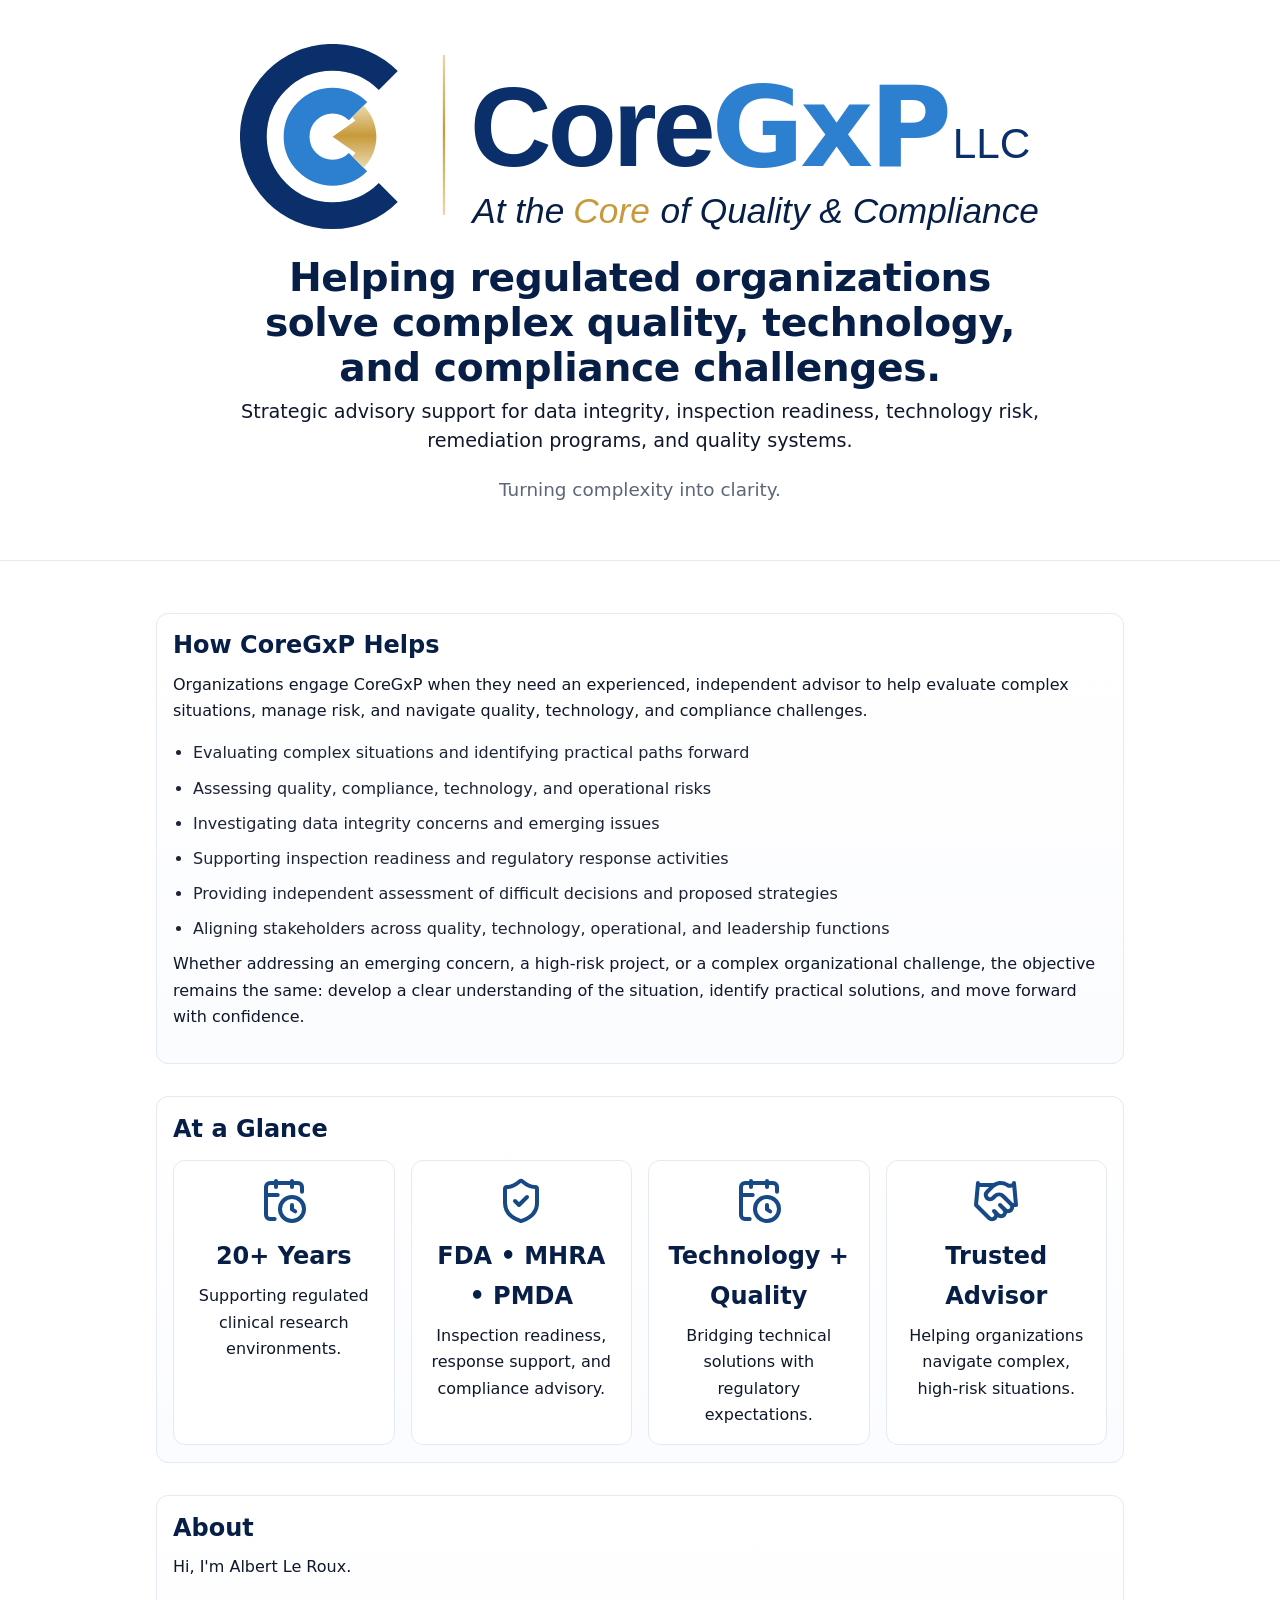
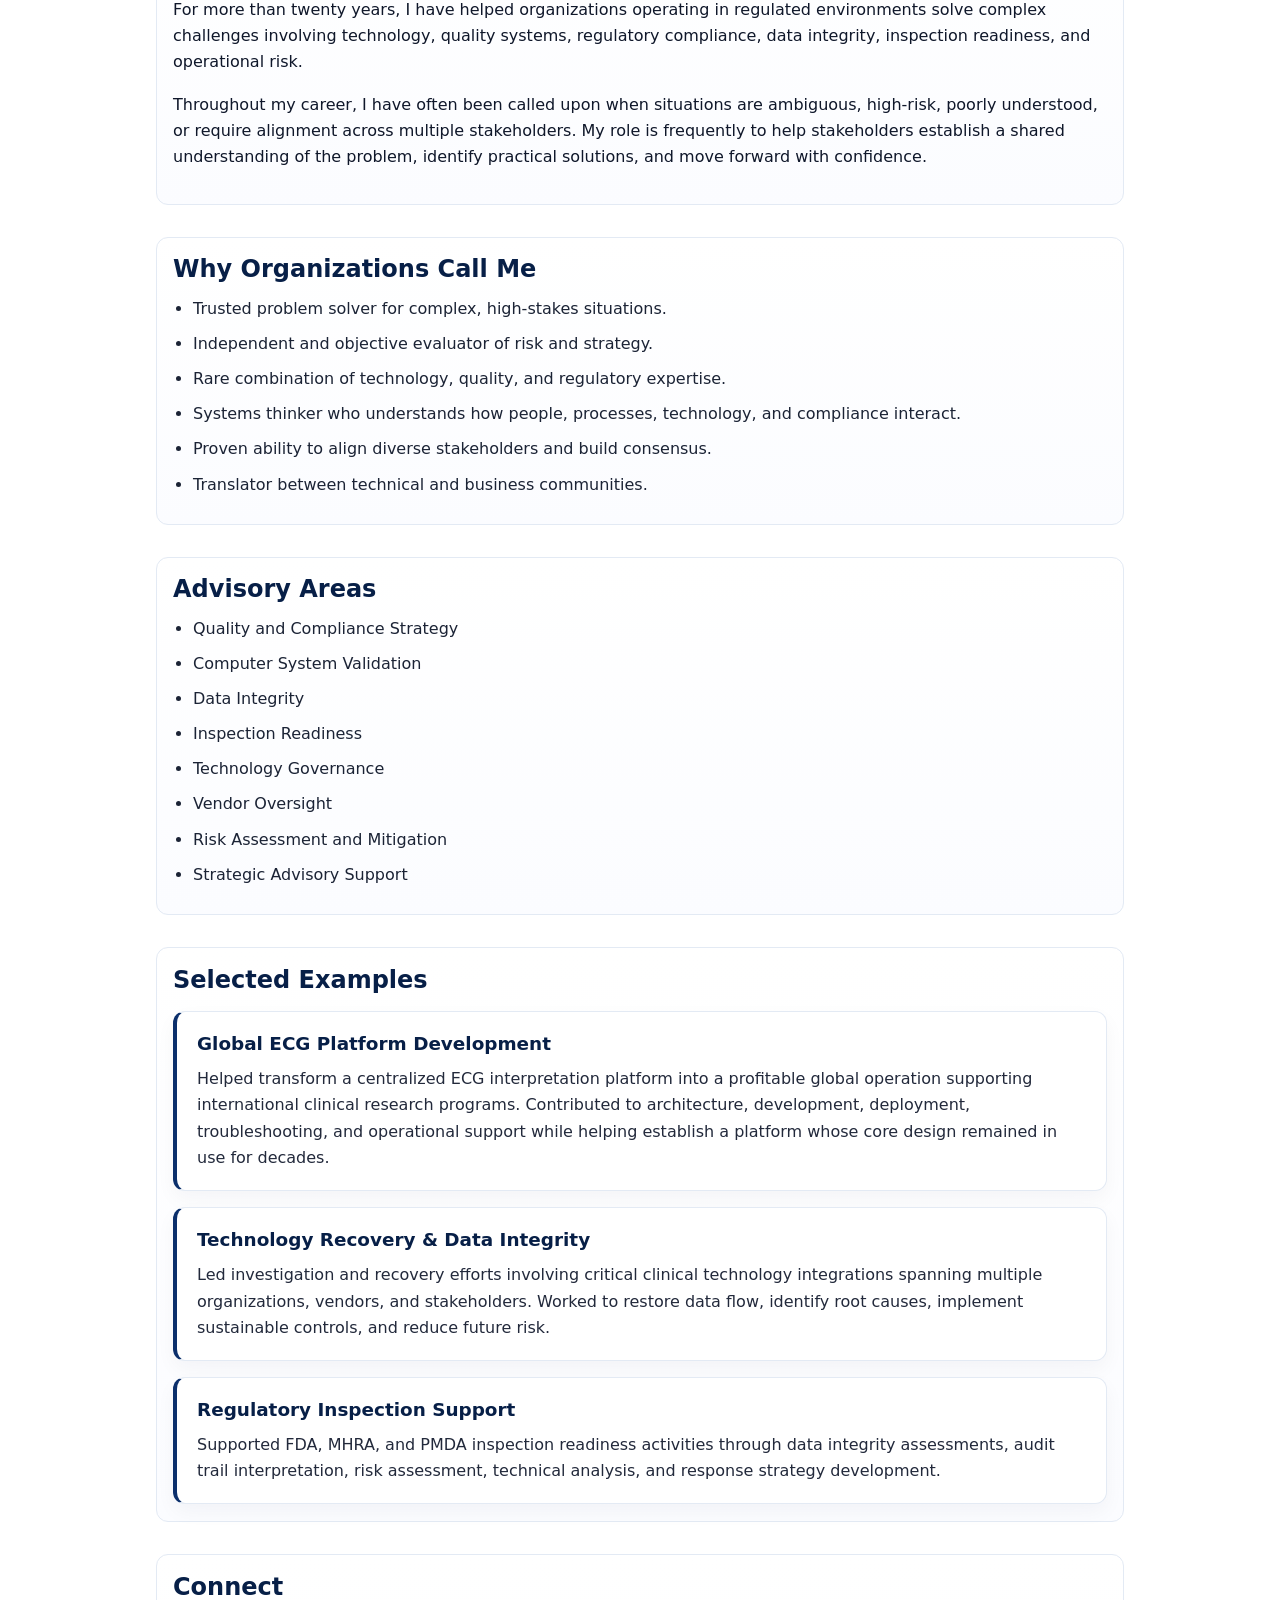
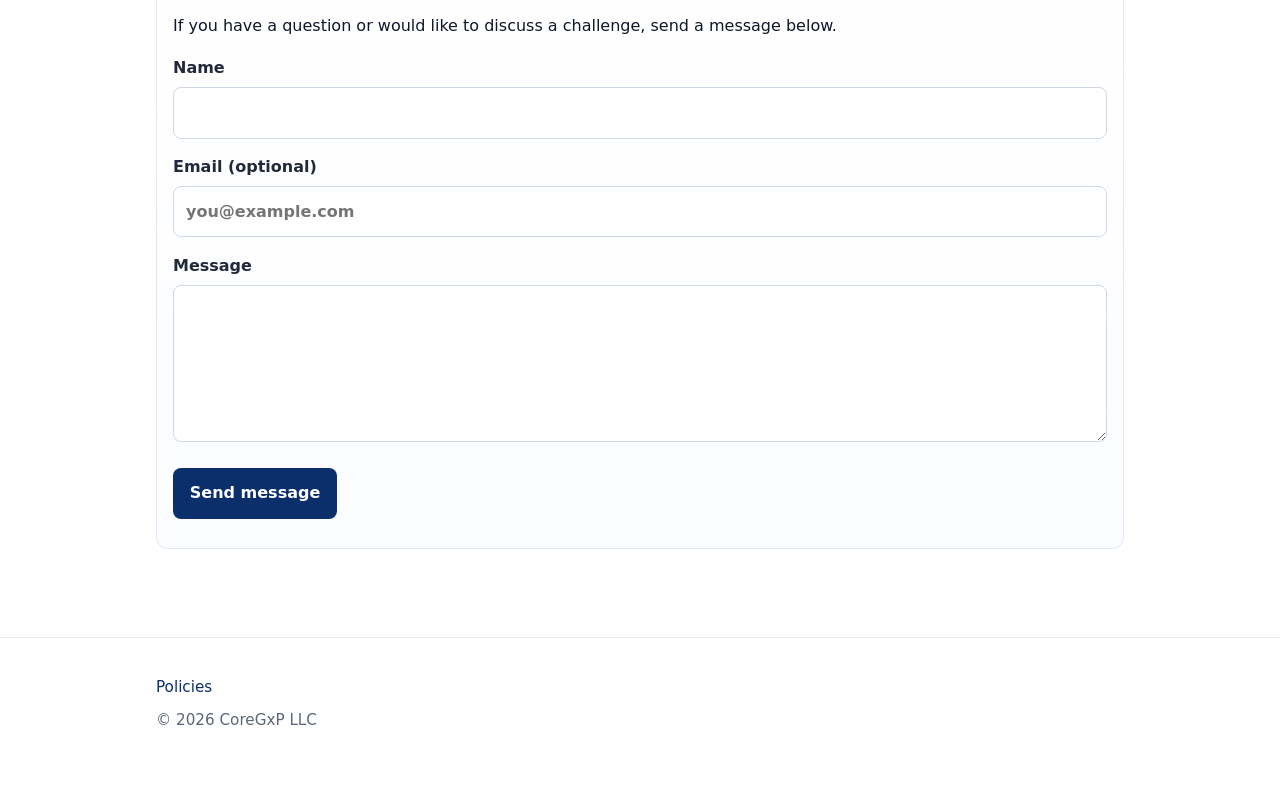
==== index.html @ 721e275e "Reposition homepage around advisory services and client needs - Refactor homepage hero section - Int" ====
<!doctype html> 
<html lang="en">
<head>
  <meta charset="utf-8" />
  <meta name="viewport" content="width=device-width,initial-scale=1" />
  <title>CoreGxP LLC | Technology, Quality & Regulatory Advisory</title>
  <meta name="description" 
        content="CoreGxP LLC helps organizations navigate complex technology, quality,
regulatory, and operational challenges in regulated environments."/>

  <link rel="icon" href="/assets/img/brand/coregxp-logo-mark-v1-32.png">
  <link rel="stylesheet" href="/assets/css/styles.css">
</head>

<body>
  <header class="site-header">
  
    <div class="wrap">
      
      <img 
        class="site-logo"
        src="/assets/img/brand/coregxp-logo-v1.svg"
        alt="CoreGxP LLC">
      <div class="hero-header"> 
        
        <h1>
          Helping regulated organizations solve complex
          quality, technology, and compliance challenges.
        </h1>

        <p class="hero-supporting">
          Strategic advisory support for data integrity,
          inspection readiness, technology risk,
          remediation programs, and quality systems.
        </p>

        <p class="hero-tagline">
          Turning complexity into clarity.
        </p>
      </div>
    </div>
  </header>

<main class="wrap">

 
  <section id="how-coregxp-helps">
    <h2>How CoreGxP Helps</h2>

    <p>
       Organizations engage CoreGxP when they need an experienced, independent
       advisor to help evaluate complex situations, manage risk, and navigate
       quality, technology, and compliance challenges.
    </p>

    <ul>
      <li>Evaluating complex situations and identifying practical paths forward</li>
      <li>Assessing quality, compliance, technology, and operational risks</li>
      <li>Investigating data integrity concerns and emerging issues</li>
      <li>Supporting inspection readiness and regulatory response activities</li>
      <li>Providing independent assessment of difficult decisions and proposed strategies</li>
      <li>Aligning stakeholders across quality, technology, operational, and leadership functions</li>
    </ul>

    <p>
      Whether addressing an emerging concern, a high-risk project, or a complex
      organizational challenge, the objective remains the same: develop a clear
      understanding of the situation, identify practical solutions, and move
      forward with confidence.
    </p>
  </section>



  <section id="highlights">
    <h2>At a Glance</h2>

    <div class="highlights-grid">

      <div class="highlight-card">
        <img 
          class="card-icon"
          src="/assets/img/icons/calendar-clock.svg" 
          alt=""
          aria-hidden="true">
        <strong>20+ Years</strong>
        Supporting regulated clinical research environments.
      </div>

      <div class="highlight-card">
        <img 
          class="card-icon"
          src="/assets/img/icons/shield-check.svg" 
          alt=""
          aria-hidden="true">
        <strong>FDA • MHRA • PMDA</strong>
        Inspection readiness, response support, and compliance advisory.
      </div>

      <div class="highlight-card">
        <img 
          class="card-icon"
          src="/assets/img/icons/calendar-clock.svg" 
          alt=""
          aria-hidden="true">
        <strong>Technology + Quality</strong>
        Bridging technical solutions with regulatory expectations.
      </div>

      <div class="highlight-card">
        <img 
          class="card-icon"
          src="/assets/img/icons/handshake.svg" 
          alt=""
          aria-hidden="true">
        <strong>Trusted Advisor</strong>
        Helping organizations navigate complex, high-risk situations.
      </div>

    </div>
  </section>

  <section id="about">
    <h2>About</h2>

    <p>
      Hi, I'm Albert Le Roux.
    </p>

    <p>
      For more than twenty years, I have helped organizations operating in regulated
      environments solve complex challenges involving technology, quality systems,
      regulatory compliance, data integrity, inspection readiness, and operational risk.
    </p>

    <p>
      Throughout my career, I have often been called upon when situations are ambiguous,
      high-risk, poorly understood, or require alignment across multiple stakeholders.
      My role is frequently to help stakeholders establish a shared understanding of the
      problem, identify practical solutions, and move forward with confidence.
    </p>
  </section>

  <section id="why-me">
    <h2>Why Organizations Call Me</h2>

    <ul>
      <li>
        Trusted problem solver for complex, high-stakes situations.
      </li>
      <li>
        Independent and objective evaluator of risk and strategy.
      </li>
      <li>
        Rare combination of technology, quality, and regulatory expertise.
      </li>
      <li>
        Systems thinker who understands how people, processes,
        technology, and compliance interact.
      </li>
      <li>
        Proven ability to align diverse stakeholders and build
        consensus.
      </li>
      <li>
        Translator between technical and business communities.
      </li>
    </ul>
  </section>

  <section id="advisory">
    <h2>Advisory Areas</h2>

    <ul>
      <li>Quality and Compliance Strategy</li>
      <li>Computer System Validation</li>
      <li>Data Integrity</li>
      <li>Inspection Readiness</li>
      <li>Technology Governance</li>
      <li>Vendor Oversight</li>
      <li>Risk Assessment and Mitigation</li>
      <li>Strategic Advisory Support</li>
    </ul>
  </section>


  <section id="examples">
    <h2>Selected Examples</h2>

    <div class="example-card">
      <h3>Global ECG Platform Development</h3>

      <p>
        Helped transform a centralized ECG interpretation platform into a
        profitable global operation supporting international clinical research
        programs. Contributed to architecture, development, deployment,
        troubleshooting, and operational support while helping establish a
        platform whose core design remained in use for decades.
      </p>
    </div>

    <div class="example-card">
      <h3>Technology Recovery & Data Integrity</h3>

      <p>
        Led investigation and recovery efforts involving critical clinical
        technology integrations spanning multiple organizations, vendors, and
        stakeholders. Worked to restore data flow, identify root causes,
        implement sustainable controls, and reduce future risk.
      </p>
    </div>

    <div class="example-card">
      <h3>Regulatory Inspection Support</h3>

      <p>
        Supported FDA, MHRA, and PMDA inspection readiness activities through
        data integrity assessments, audit trail interpretation, risk assessment,
        technical analysis, and response strategy development.
      </p>
    </div>

  </section>  


  <section id="contact">
    <h2>Connect</h2>
    <p>If you have a question or would like to discuss a challenge, send a message below.</p>

    <form id="contactForm" action="/submit" method="post">
      <label>
        Name
        <input type="text"
               name="name"
               id="name"
               maxlength="100"
               required>
      </label>

      <label>
        Email (optional)
        <input type="email"
               name="email"
               id="email"
               maxlength="254"
               placeholder="you@example.com">
      </label>

      <label>
        Message
        <textarea name="comment"
                  id="comment"
                  rows="5"
                  maxlength="2000"
                  required></textarea>
      </label>

      <label class="visually-hidden">
        Leave this blank
        <input type="text"
               name="hp"
               id="hp"
               tabindex="-1"
               autocomplete="off">
      </label>

      <button type="submit">Send message</button>
      <div id="formStatus" role="status" aria-live="polite"></div>
    </form>
  </section>

</main>



  <footer class="site-footer">
    <div class="wrap">
        <nav class="footer-nav">
            <a href="/policies/">Policies</a>
        </nav>

      <p>&copy; <span id="year"></span> CoreGxP LLC</p>
    </div>
  </footer>

  <script src="/assets/js/app.js"></script>
</body>
</html>
---- assets/css/styles.css ----
:root {
  /* CoreGxP visual identity: cool biotech blue + slate */
  /* CoreGxp brand colors */
  --accent: #0b2f6b;
  --accent-dark: #071f47;
  --accent-light: #2d7fcf;

  --gold: #c79a3b;
  --gold-muted: #ead9ae;

  --header-bg: #ffffff;

  /* Supporting Colors */
  --text: #0f172a;
  --muted: #5b6677;

  --bg: #ffffff;
  --surface: #ffffff;
  --surface-2: #fbfcff;
  /*--header-bg: #f6f8fc;*/

  --border: #e3eaf4;
  --field-border: #cfd9e6;
  --footer-border: #e5eaf2;

  --max: 1000px;
  --radius: 12px;
  --radius-small: 8px;

  font-family: system-ui, -apple-system, "Segoe UI", Roboto, Helvetica, Arial, sans-serif;
}

/* Base */
* {
  box-sizing: border-box;
}

html,
body {
  height: 100%;
}

body {
  margin: 0;
  background: var(--bg);
  color: var(--text);
  line-height: 1.65;
  -webkit-font-smoothing: antialiased;
  text-rendering: optimizeLegibility;
}

/* Layout */
.wrap {
  max-width: var(--max);
  margin: 0 auto;
  padding: 1rem;
}

main.wrap {
  padding-top: 1.25rem;
  padding-bottom: 1rem;
}

section {
  margin: 2rem 0;
  padding: 1.05rem 1rem;
  background: linear-gradient(180deg, var(--surface), var(--surface-2));
  border: 1px solid var(--border);
  border-radius: var(--radius);
}

/* Header */
.site-header {
  background: var(--header-bg);
  border-bottom: 1px solid var(--border);
}

.site-header .wrap {
  padding: 2.75rem 1rem 2.25rem;
}

.site-logo {
  background: var(--header-bg);
  display: block;
  width: 100%;
  max-width: 800px;
  height: auto;
  margin: 0 auto 1.5rem;
  /* border: 2px solid red; Border used during debugging*/
}

/* Hero Section */
.hero-header {
  max-width: 800px;
  margin: 0 auto;
  text-align: center;
}

.hero-supporting {
  font-size: 1.2rem;
  line-height: 1.5;
  color: var(--text);
}

.hero-tagline {
  margin-top: 0.75rem;
  font-size: 1.15rem;
  color: var(--muted);
}

/* Typography */
h1 {
  margin: 0 0 0.5rem;
  font-size: 2.45rem;
  line-height: 1.15;
  color: var(--accent-dark);
  letter-spacing: -0.01em;
}

h2 {
  font-size: 1.5rem;
  line-height: 1.25;
  margin: 0 0 0.7rem;
  color: var(--accent-dark);
}

p {
  margin-top: 0;
}

ul {
  margin: 0.25rem 0 0;
  padding-left: 1.25rem;
}

li {
  margin-bottom: 0.55rem;
  color: color-mix(in srgb, var(--text) 95%, transparent);
}


/* Highlight cards */
.highlights-grid {
  display: grid;
  grid-template-columns: repeat(auto-fit, minmax(220px, 1fr));
  gap: 1rem;
  margin-top: 1rem;
}

.highlight-card {
  text-align: center;
  padding: 1rem;
  background: var(--surface);
  border: 1px solid var(--border);
  border-radius: var(--radius);
}

.highlight-card strong {
  display: block;
  color: var(--accent-dark);
  font-size: 1.5rem;
  margin-bottom: 0.4rem;
}

.card-icon {
  width: 48px;
  height: 48px;
  display: block;
  margin: 0 auto 0.75rem;
  color: var(--accent);
}

/* Selected Examples / story cards */
.example-card {
  margin-top: 1rem;
  padding: 1.25rem 1.25rem 1.15rem;
  background: var(--surface);
  border: 1px solid var(--border);
  border-left: 4px solid var(--accent);
  border-radius: var(--radius);
  box-shadow: 0 8px 20px color-mix(in srgb, var(--text) 4%, transparent);
}

.example-card h3 {
  margin: 0 0 0.65rem;
  color: var(--accent-dark);
  font-size: 1.15rem;
  line-height: 1.3;
}

.example-card p {
  margin: 0;
  color: color-mix(in srgb, var(--text) 92%, transparent);
}

/* Forms */
label {
  display: block;
  margin-top: 0.95rem;
  font-weight: 650;
  color: color-mix(in srgb, var(--text) 92%, transparent);
}

input[type="text"],
input[type="email"],
textarea {
  width: 100%;
  margin-top: 0.35rem;
  padding: 0.72rem 0.75rem;
  border: 1px solid var(--field-border);
  border-radius: var(--radius-small);
  background: var(--surface);
  color: var(--text);
  font: inherit;
  transition: border-color 140ms ease, box-shadow 140ms ease, outline-color 140ms ease;
}

input[type="text"]:focus,
input[type="email"]:focus,
textarea:focus {
  border-color: var(--accent);
  outline: none;
  box-shadow: 0 0 0 4px color-mix(in srgb, var(--accent) 22%, transparent);
}

button {
  margin-top: 1.1rem;
  background: var(--accent);
  color: var(--surface);
  border: 0;
  padding: 0.78rem 1.05rem;
  border-radius: var(--radius-small);
  cursor: pointer;
  font: inherit;
  font-weight: 650;
  transition: background-color 140ms ease, transform 80ms ease;
}

button:hover {
  background: var(--accent-dark);
}

button:active {
  transform: translateY(1px);
}

/* Footer */
.site-footer {
  border-top: 1px solid var(--footer-border);
  color: var(--muted);
  font-size: 0.95rem;
  padding: 1.35rem 0;
  margin-top: 2.5rem;
}

.footer-nav {
  margin-bottom: 0.5rem;
}

.footer-nav a {
  color: var(--accent);
  text-decoration: none;
}

.footer-nav a:hover {
  text-decoration: underline;
}

#formStatus {
  margin-top: 0.75rem;
  color: var(--muted);
  font-size: 0.95rem;
}

/* Utilities */
.visually-hidden {
  position: absolute;
  left: -9999px;
  top: auto;
  width: 1px;
  height: 1px;
  overflow: hidden;
}
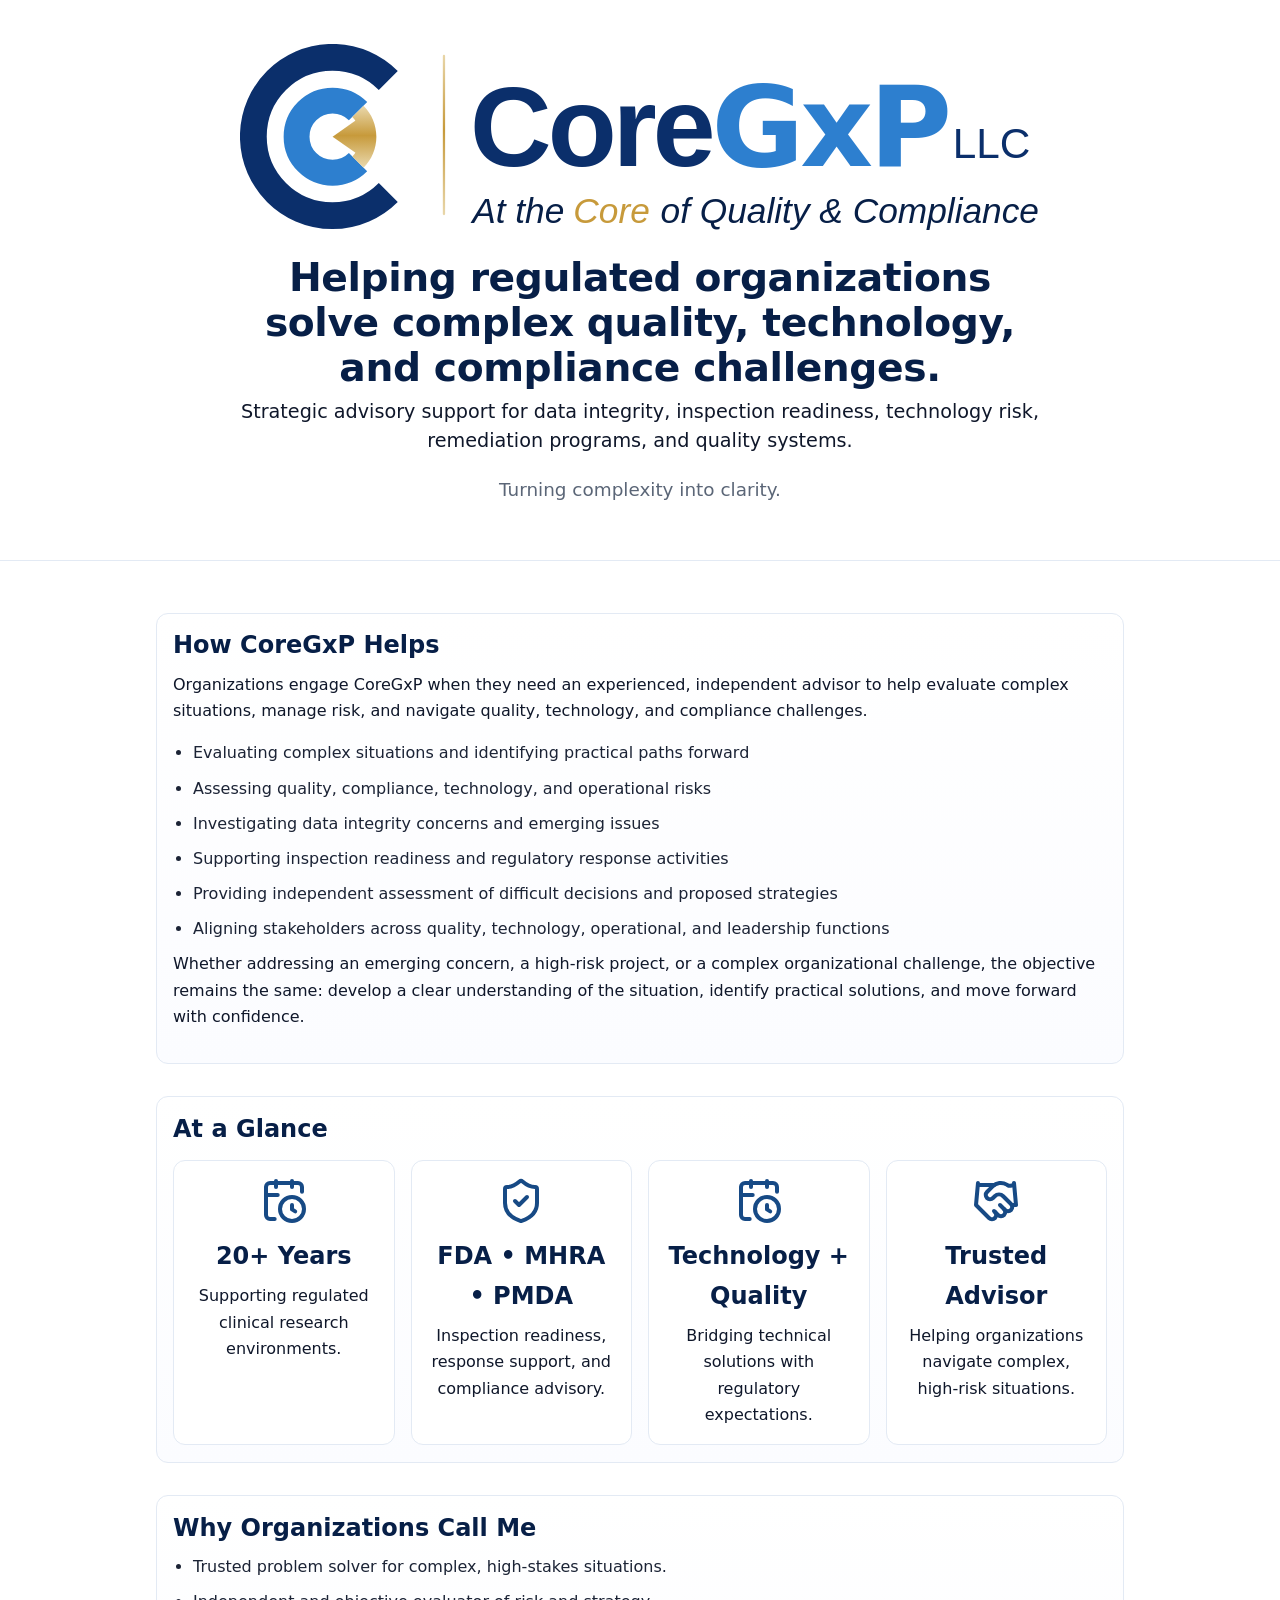
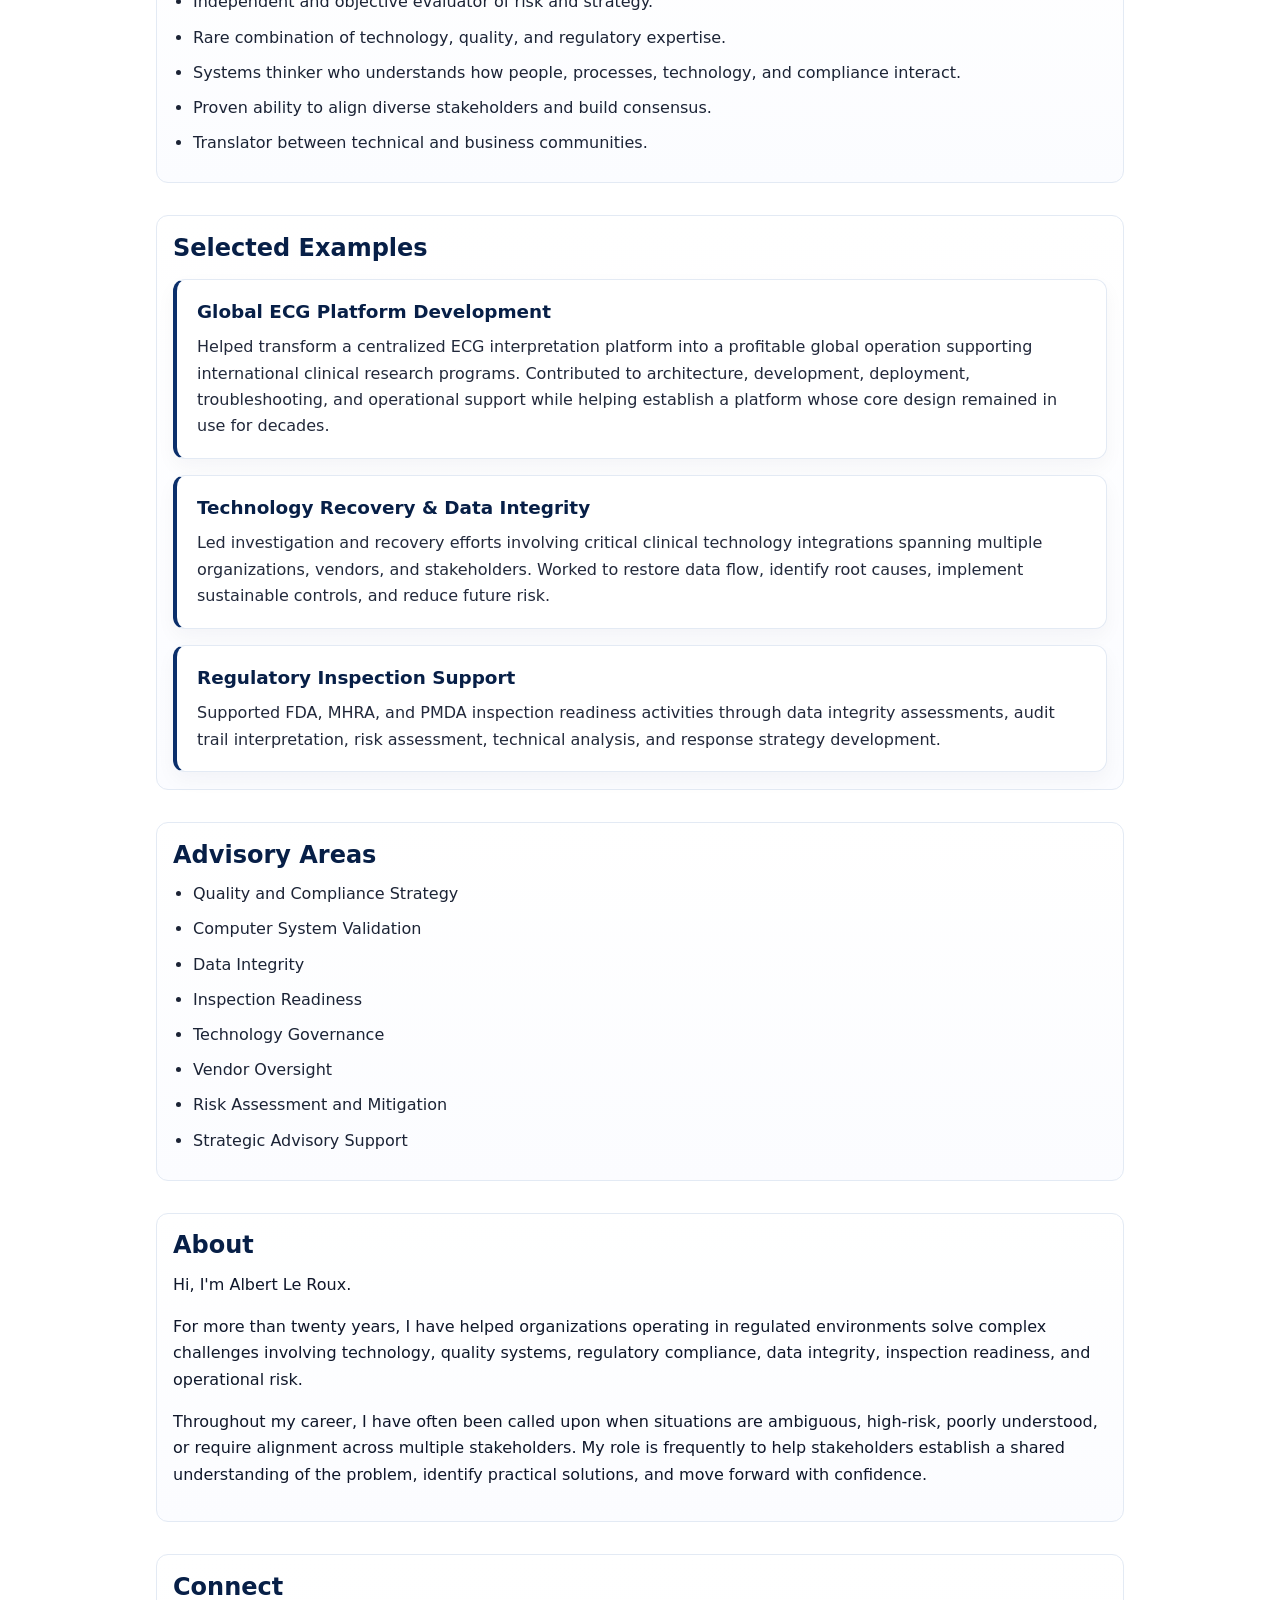
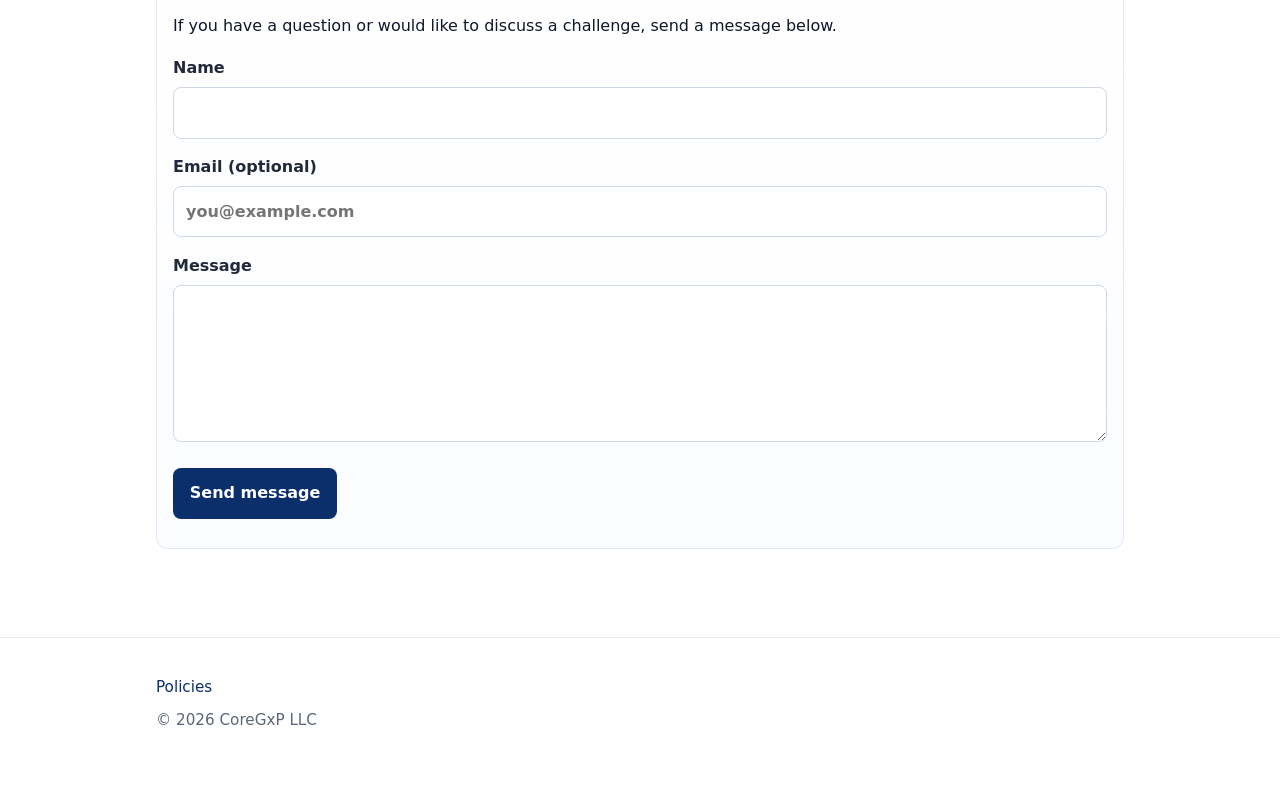
==== commit 26d0c9a2: "Reordered sections for a more natural progression." ====
--- a/index.html
+++ b/index.html
@@ -71,7 +71,6 @@
   </section>
 
 
-
   <section id="highlights">
     <h2>At a Glance</h2>
 
@@ -120,26 +119,6 @@
     </div>
   </section>
 
-  <section id="about">
-    <h2>About</h2>
-
-    <p>
-      Hi, I'm Albert Le Roux.
-    </p>
-
-    <p>
-      For more than twenty years, I have helped organizations operating in regulated
-      environments solve complex challenges involving technology, quality systems,
-      regulatory compliance, data integrity, inspection readiness, and operational risk.
-    </p>
-
-    <p>
-      Throughout my career, I have often been called upon when situations are ambiguous,
-      high-risk, poorly understood, or require alignment across multiple stakeholders.
-      My role is frequently to help stakeholders establish a shared understanding of the
-      problem, identify practical solutions, and move forward with confidence.
-    </p>
-  </section>
 
   <section id="why-me">
     <h2>Why Organizations Call Me</h2>
@@ -168,7 +147,46 @@
     </ul>
   </section>
 
-  <section id="advisory">
+
+  <section id="examples">
+    <h2>Selected Examples</h2>
+
+    <div class="example-card">
+      <h3>Global ECG Platform Development</h3>
+
+      <p>
+        Helped transform a centralized ECG interpretation platform into a
+        profitable global operation supporting international clinical research
+        programs. Contributed to architecture, development, deployment,
+        troubleshooting, and operational support while helping establish a
+        platform whose core design remained in use for decades.
+      </p>
+    </div>
+
+    <div class="example-card">
+      <h3>Technology Recovery & Data Integrity</h3>
+
+      <p>
+        Led investigation and recovery efforts involving critical clinical
+        technology integrations spanning multiple organizations, vendors, and
+        stakeholders. Worked to restore data flow, identify root causes,
+        implement sustainable controls, and reduce future risk.
+      </p>
+    </div>
+
+    <div class="example-card">
+      <h3>Regulatory Inspection Support</h3>
+
+      <p>
+        Supported FDA, MHRA, and PMDA inspection readiness activities through
+        data integrity assessments, audit trail interpretation, risk assessment,
+        technical analysis, and response strategy development.
+      </p>
+    </div>
+  </section>  
+  
+
+    <section id="advisory">
     <h2>Advisory Areas</h2>
 
     <ul>
@@ -184,44 +202,26 @@
   </section>
 
 
-  <section id="examples">
-    <h2>Selected Examples</h2>
-
-    <div class="example-card">
-      <h3>Global ECG Platform Development</h3>
-
-      <p>
-        Helped transform a centralized ECG interpretation platform into a
-        profitable global operation supporting international clinical research
-        programs. Contributed to architecture, development, deployment,
-        troubleshooting, and operational support while helping establish a
-        platform whose core design remained in use for decades.
-      </p>
-    </div>
-
-    <div class="example-card">
-      <h3>Technology Recovery & Data Integrity</h3>
-
-      <p>
-        Led investigation and recovery efforts involving critical clinical
-        technology integrations spanning multiple organizations, vendors, and
-        stakeholders. Worked to restore data flow, identify root causes,
-        implement sustainable controls, and reduce future risk.
-      </p>
-    </div>
-
-    <div class="example-card">
-      <h3>Regulatory Inspection Support</h3>
-
-      <p>
-        Supported FDA, MHRA, and PMDA inspection readiness activities through
-        data integrity assessments, audit trail interpretation, risk assessment,
-        technical analysis, and response strategy development.
-      </p>
-    </div>
-
-  </section>  
-
+  <section id="about">
+    <h2>About</h2>
+
+    <p>
+      Hi, I'm Albert Le Roux.
+    </p>
+
+    <p>
+      For more than twenty years, I have helped organizations operating in regulated
+      environments solve complex challenges involving technology, quality systems,
+      regulatory compliance, data integrity, inspection readiness, and operational risk.
+    </p>
+
+    <p>
+      Throughout my career, I have often been called upon when situations are ambiguous,
+      high-risk, poorly understood, or require alignment across multiple stakeholders.
+      My role is frequently to help stakeholders establish a shared understanding of the
+      problem, identify practical solutions, and move forward with confidence.
+    </p>
+  </section>
 
   <section id="contact">
     <h2>Connect</h2>
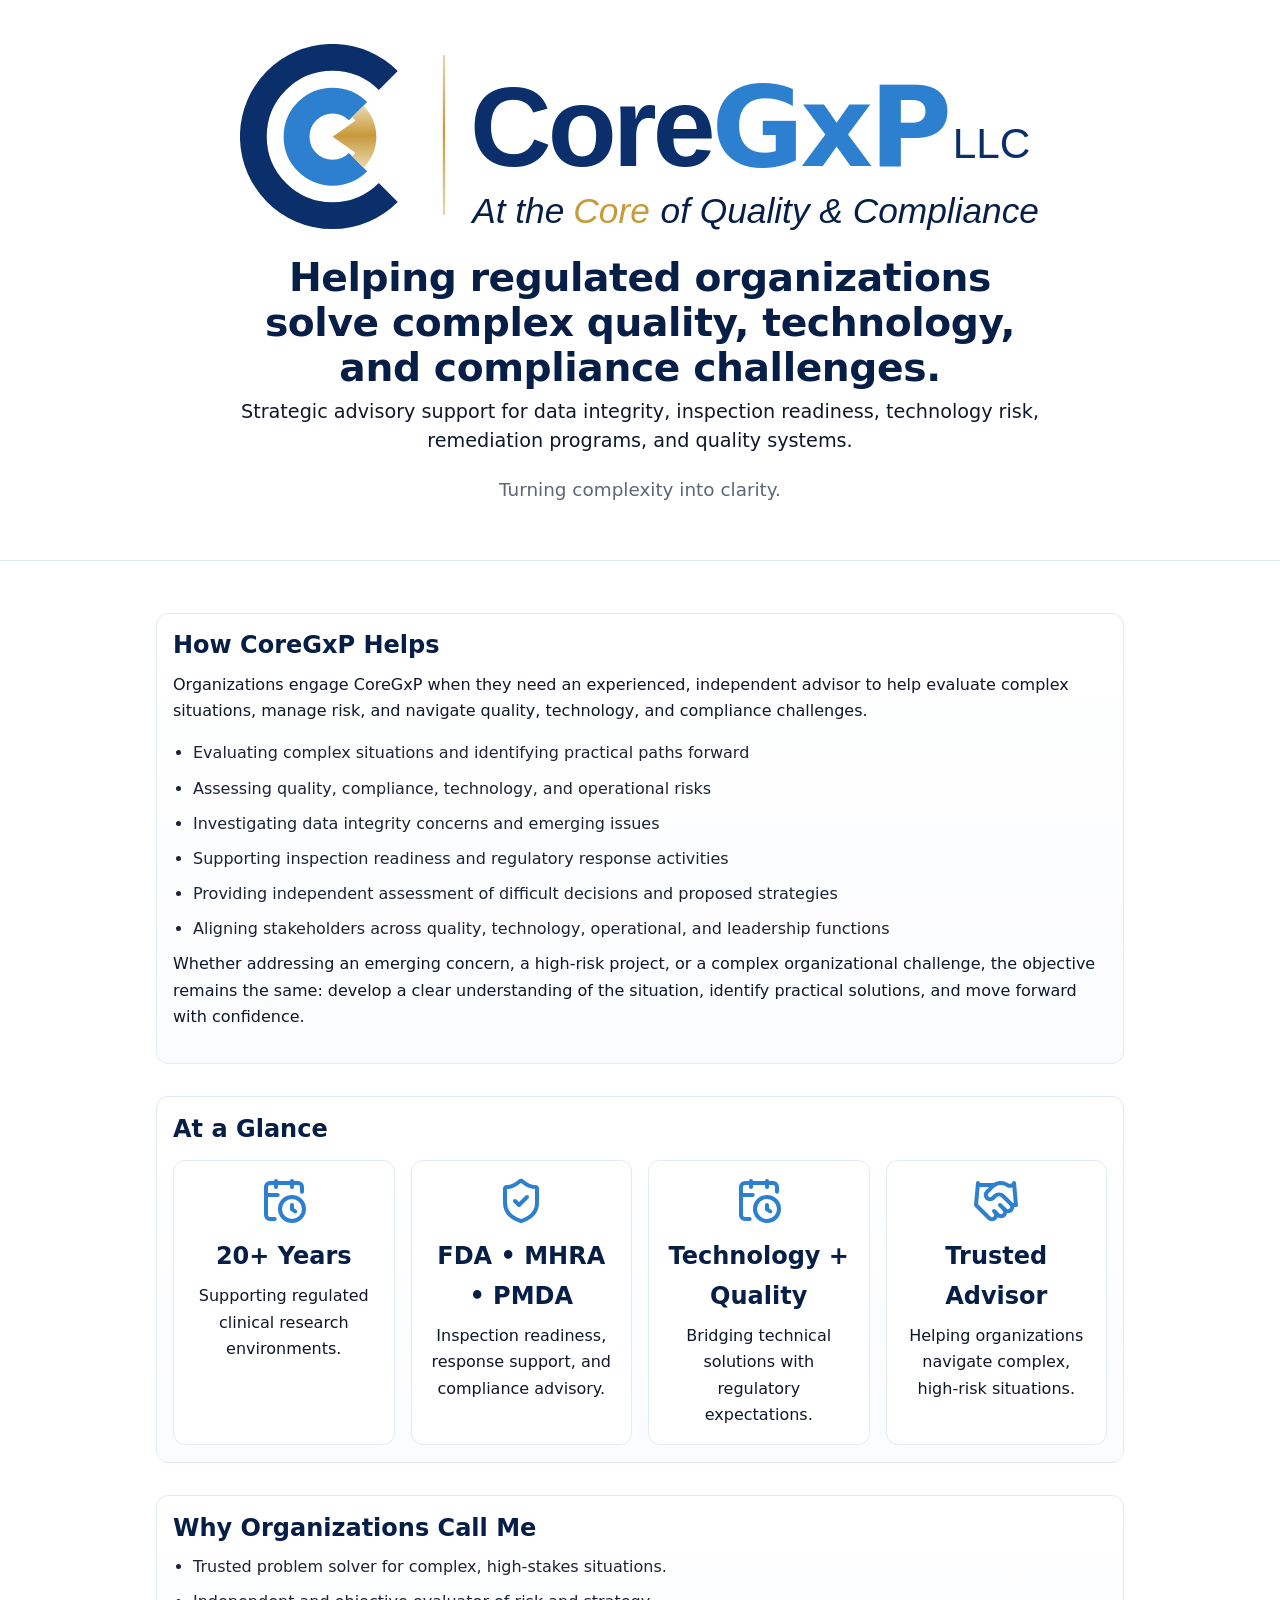
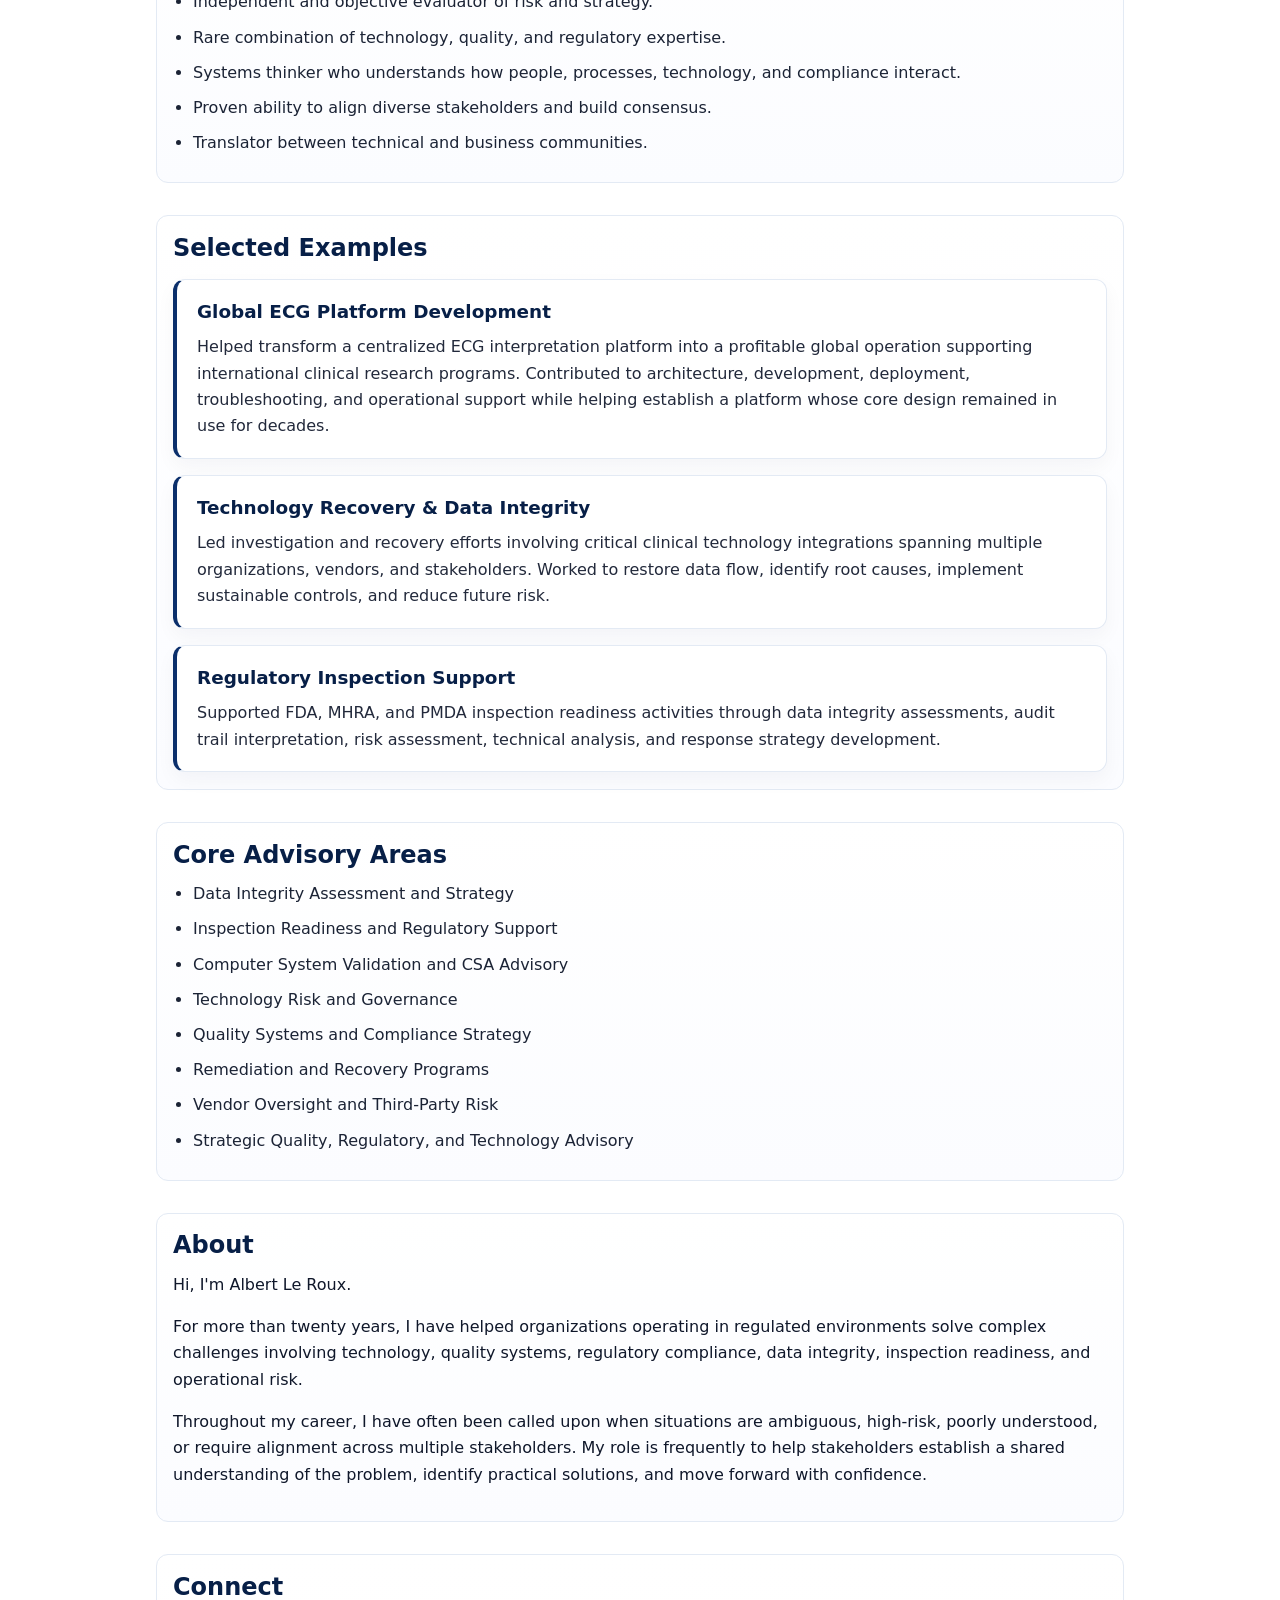
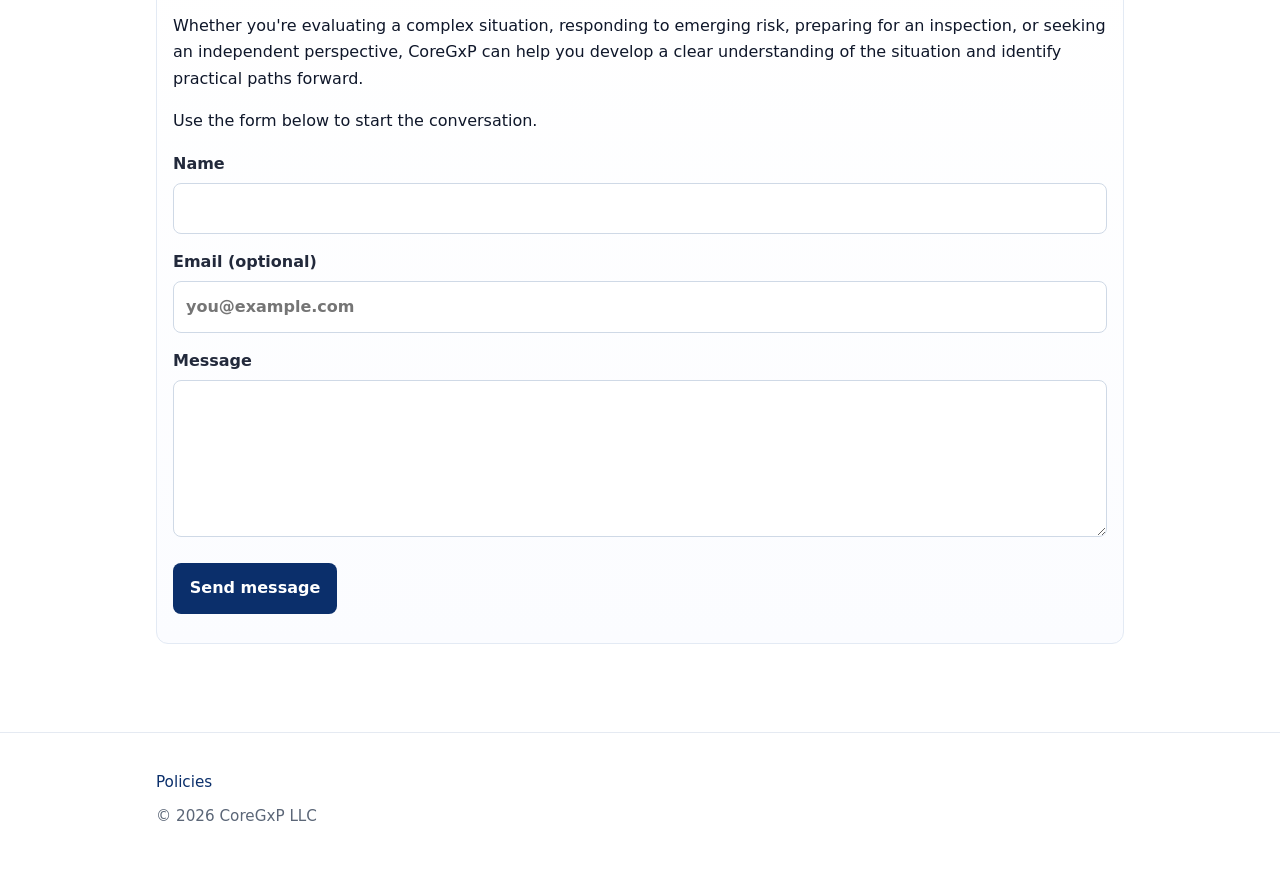
==== commit a0e646fe: "Refine advisory messaging and call to action - Reframe advisory areas around client engagements - Al" ====
--- a/index.html
+++ b/index.html
@@ -187,17 +187,17 @@
   
 
     <section id="advisory">
-    <h2>Advisory Areas</h2>
+    <h2>Core Advisory Areas</h2>
 
     <ul>
-      <li>Quality and Compliance Strategy</li>
-      <li>Computer System Validation</li>
-      <li>Data Integrity</li>
-      <li>Inspection Readiness</li>
-      <li>Technology Governance</li>
-      <li>Vendor Oversight</li>
-      <li>Risk Assessment and Mitigation</li>
-      <li>Strategic Advisory Support</li>
+      <li>Data Integrity Assessment and Strategy</li>
+      <li>Inspection Readiness and Regulatory Support</li>
+      <li>Computer System Validation and CSA Advisory</li>
+      <li>Technology Risk and Governance</li>
+      <li>Quality Systems and Compliance Strategy</li>
+      <li>Remediation and Recovery Programs</li>
+      <li>Vendor Oversight and Third-Party Risk</li>
+      <li>Strategic Quality, Regulatory, and Technology Advisory</li>
     </ul>
   </section>
 
@@ -210,23 +210,32 @@
     </p>
 
     <p>
-      For more than twenty years, I have helped organizations operating in regulated
-      environments solve complex challenges involving technology, quality systems,
-      regulatory compliance, data integrity, inspection readiness, and operational risk.
-    </p>
-
-    <p>
-      Throughout my career, I have often been called upon when situations are ambiguous,
-      high-risk, poorly understood, or require alignment across multiple stakeholders.
-      My role is frequently to help stakeholders establish a shared understanding of the
-      problem, identify practical solutions, and move forward with confidence.
+      For more than twenty years, I have helped organizations operating in
+      regulated environments solve complex challenges involving technology,
+      quality systems, regulatory compliance, data integrity, inspection
+      readiness, and operational risk.
+    </p>
+
+    <p>
+      Throughout my career, I have often been called upon when situations are
+      ambiguous, high-risk, poorly understood, or require alignment across
+      multiple stakeholders.  My role is frequently to help stakeholders
+      establish a shared understanding of the problem, identify practical
+      solutions, and move forward with confidence.
     </p>
   </section>
 
   <section id="contact">
     <h2>Connect</h2>
-    <p>If you have a question or would like to discuss a challenge, send a message below.</p>
-
+    <p>Whether you're evaluating a complex situation, responding to emerging
+    risk, preparing for an inspection, or seeking an independent perspective,
+    CoreGxP can help you develop a clear understanding of the situation and
+    identify practical paths forward.  
+    </p>
+
+    <p>
+    Use the form below to start the conversation.
+    </p>
     <form id="contactForm" action="/submit" method="post">
       <label>
         Name
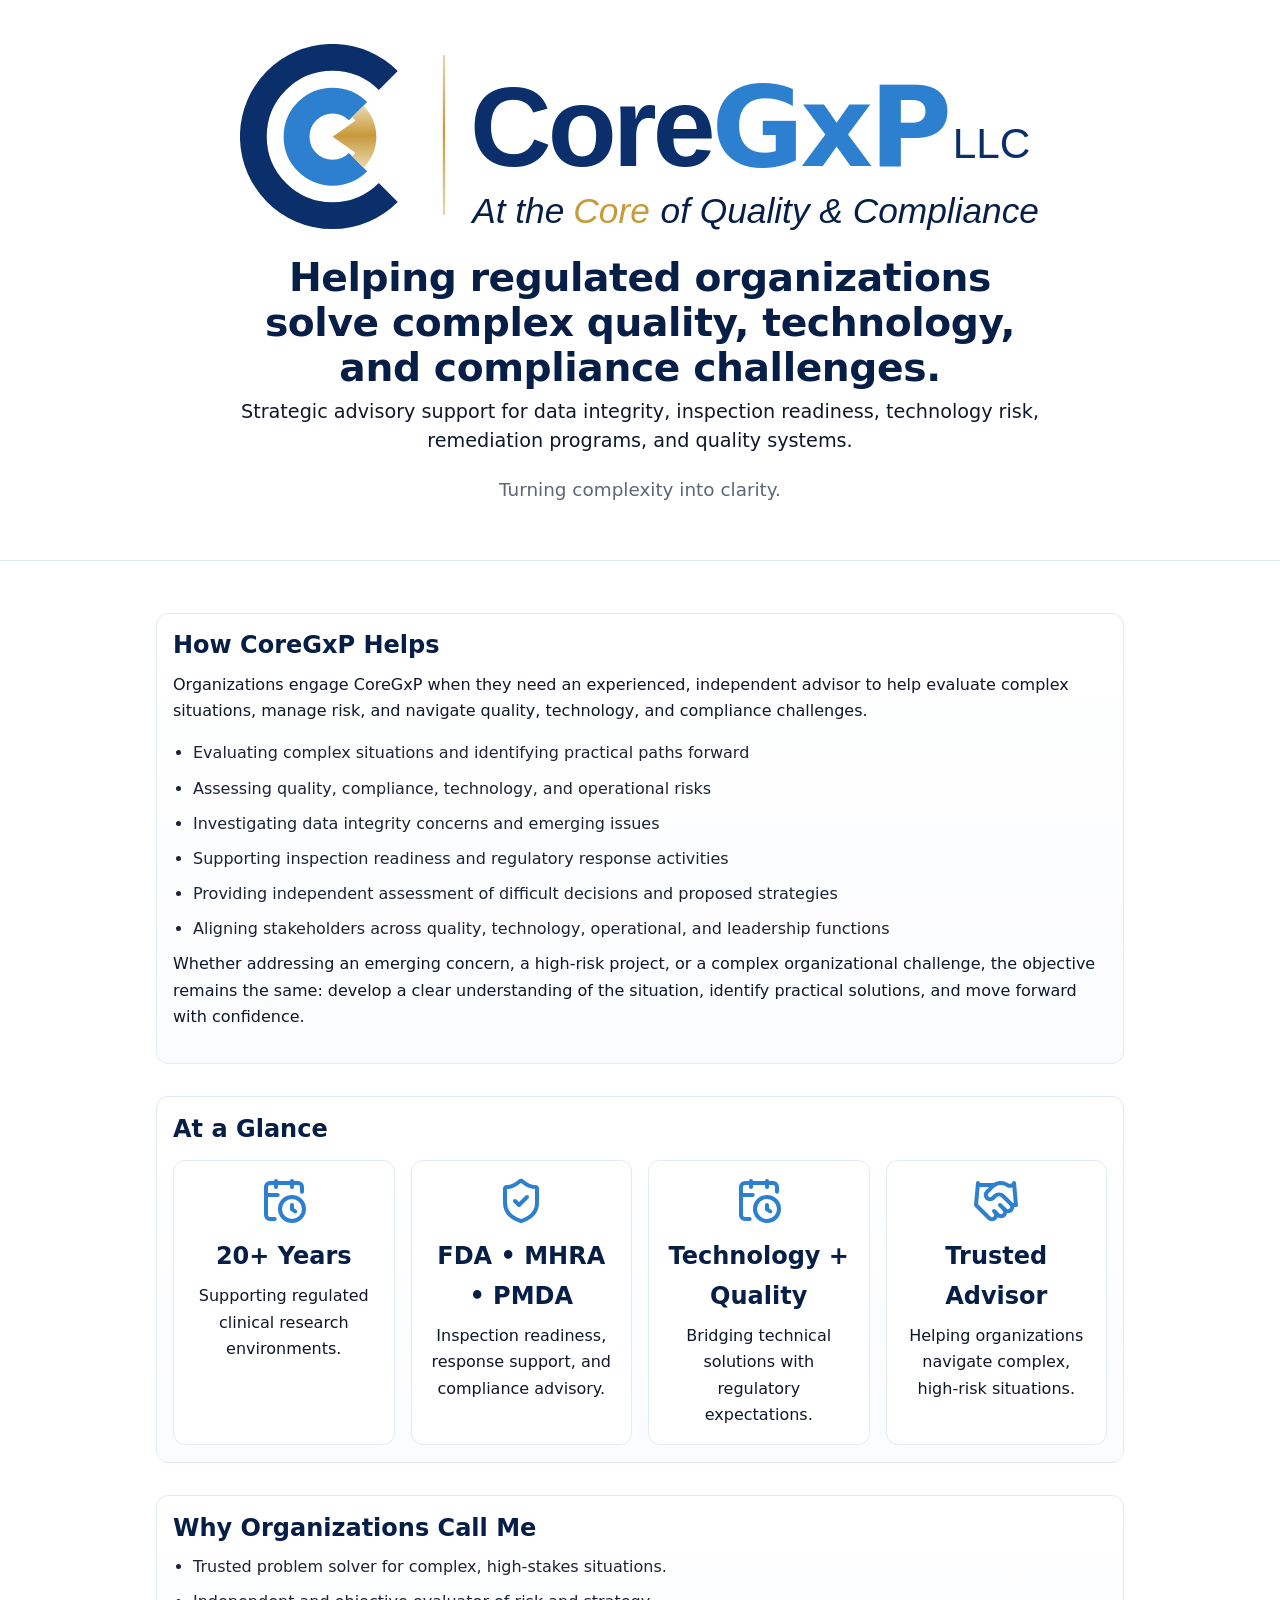
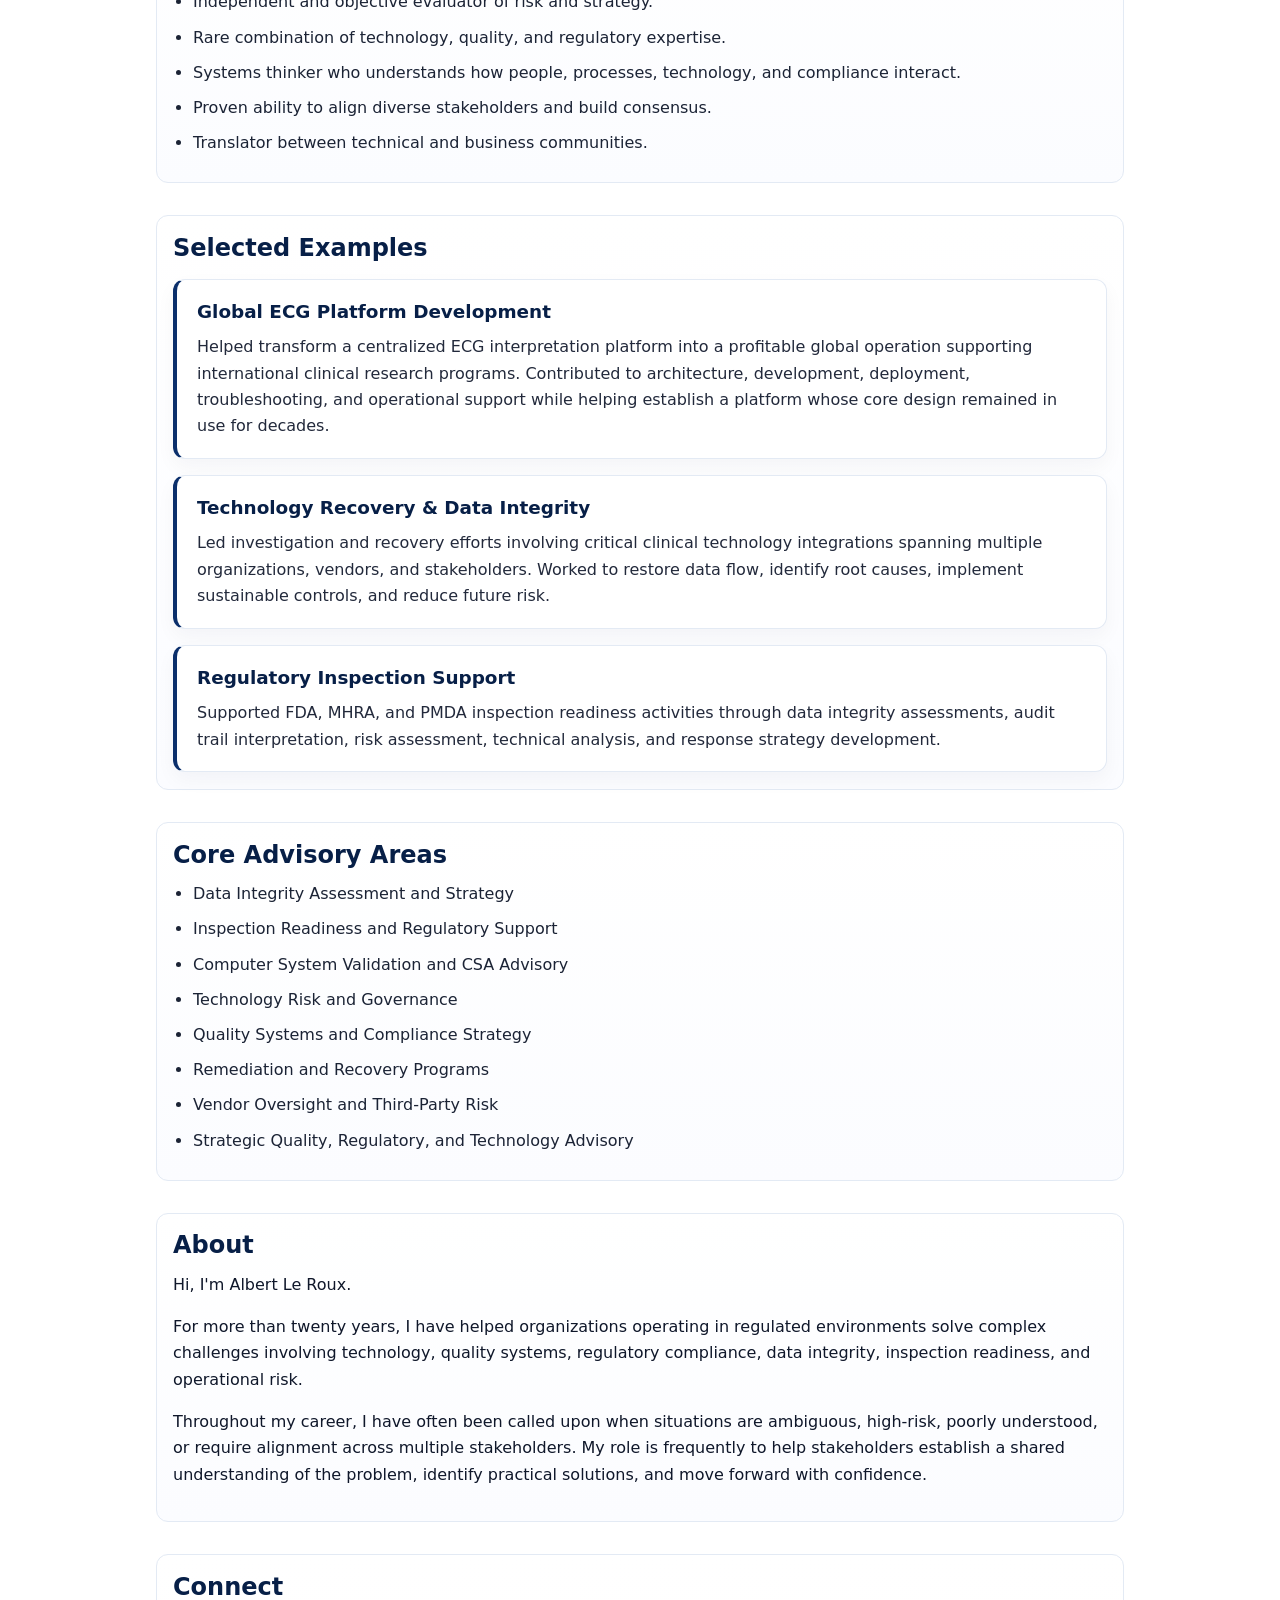
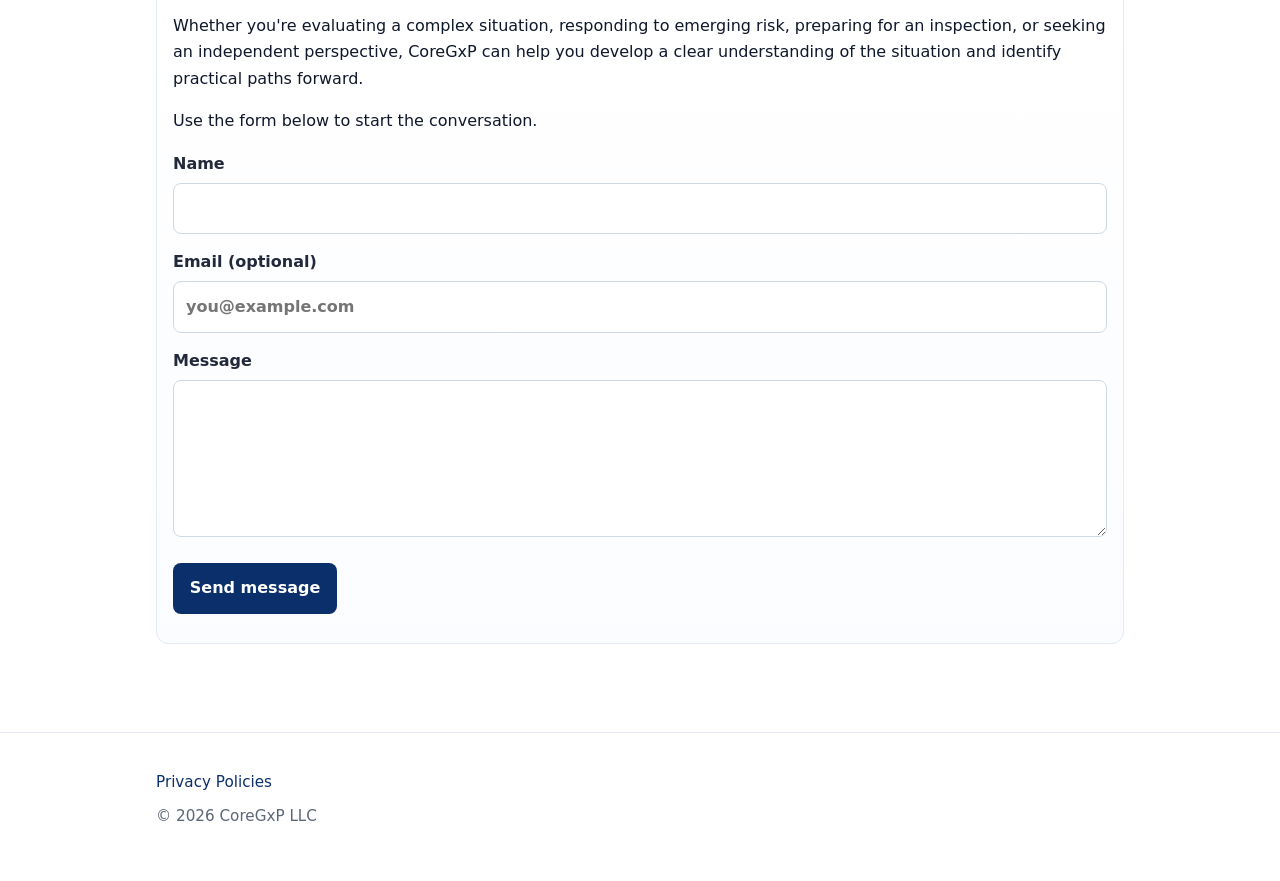
==== commit 3424551c: "Replace Policies page with Privacy Policy - Create dedicated CoreGxP Privacy Policy - Add privacy an" ====
--- a/index.html
+++ b/index.html
@@ -285,7 +285,7 @@
   <footer class="site-footer">
     <div class="wrap">
         <nav class="footer-nav">
-            <a href="/policies/">Policies</a>
+            <a href="/privacy/">Privacy Policies</a>
         </nav>
 
       <p>&copy; <span id="year"></span> CoreGxP LLC</p>
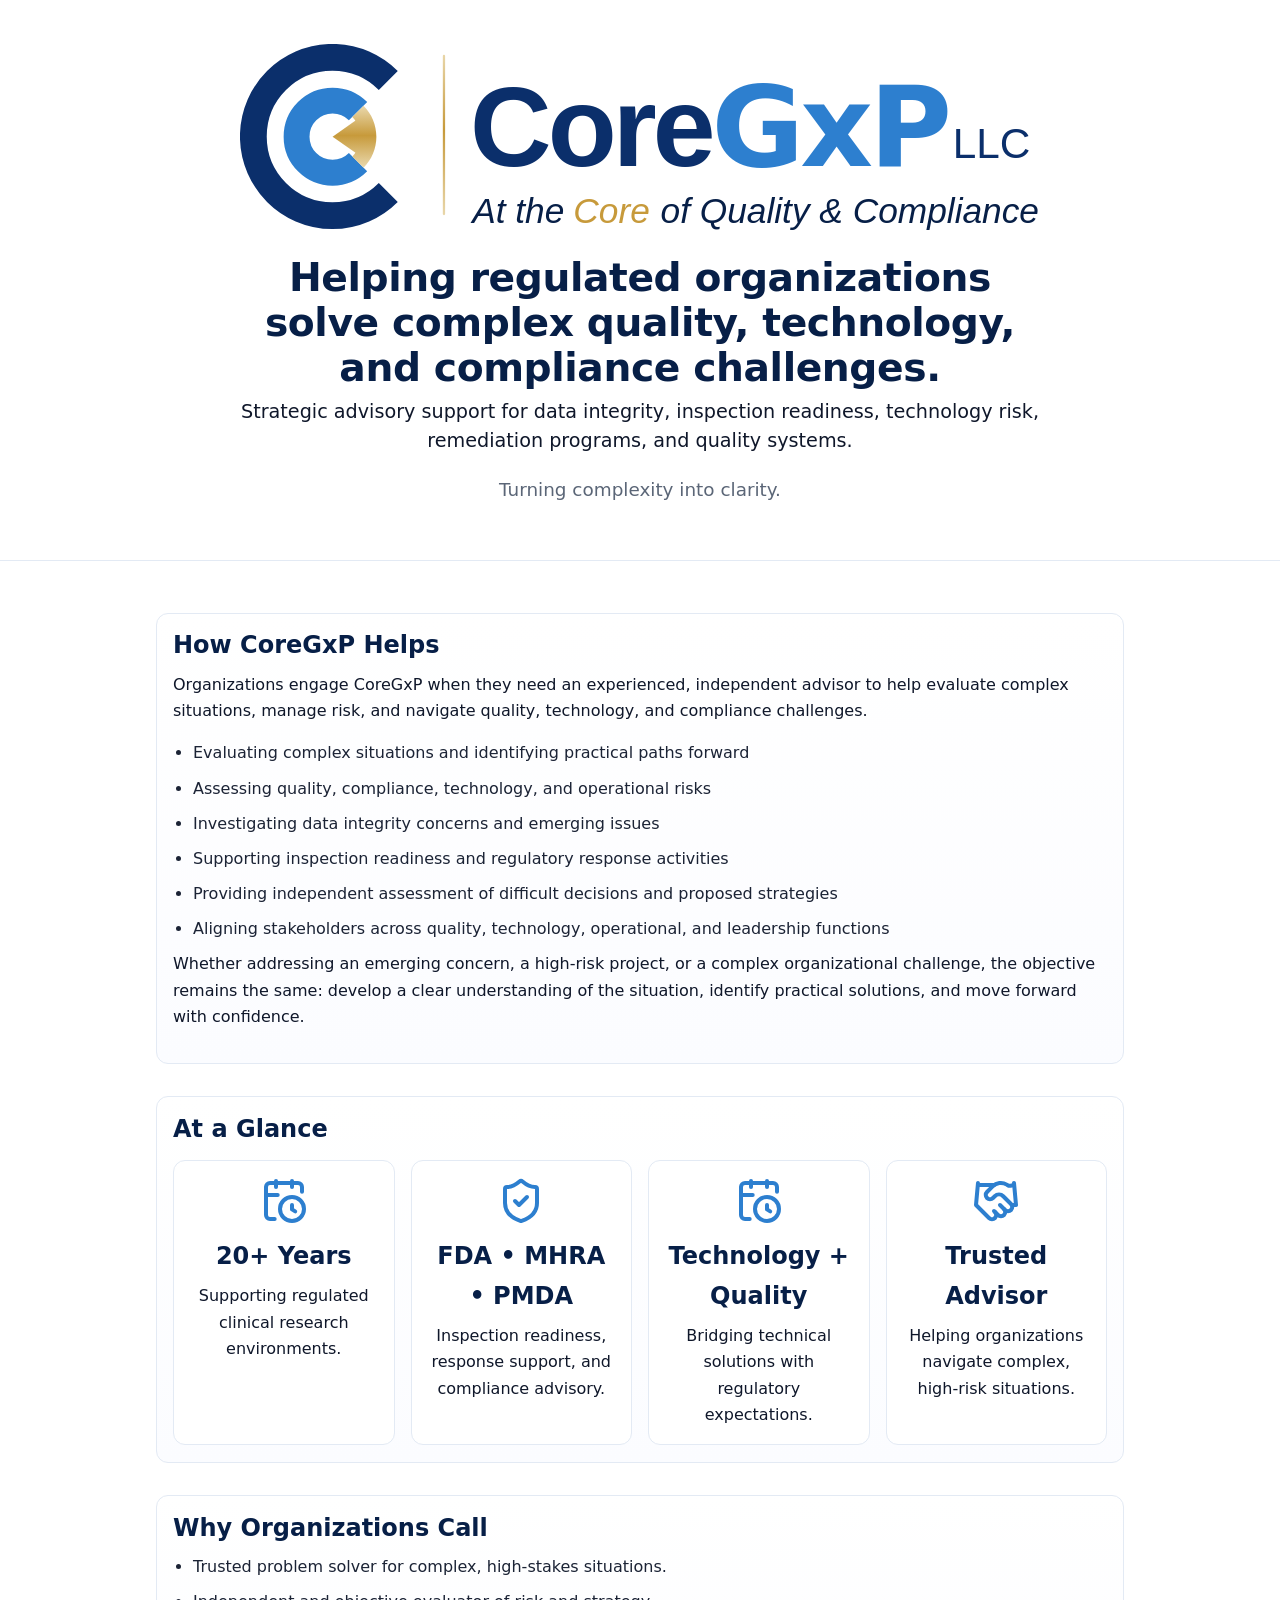
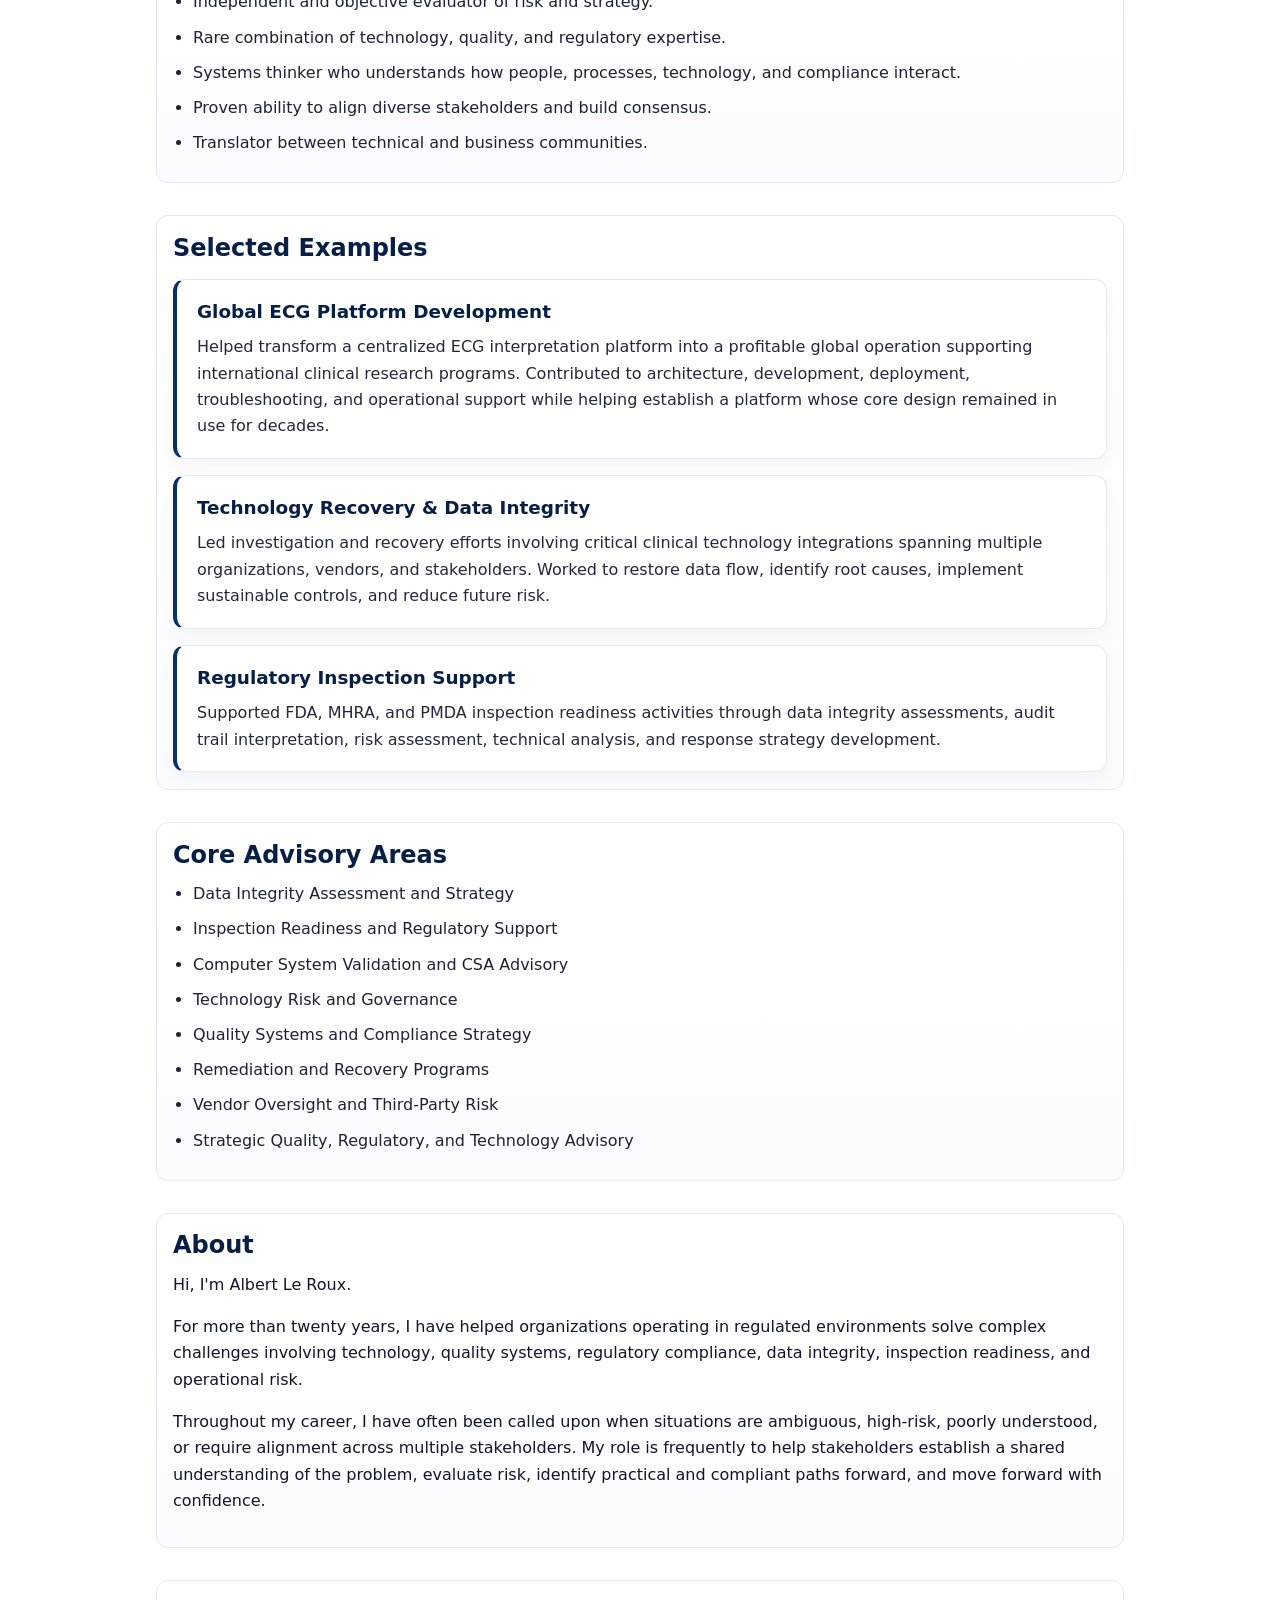
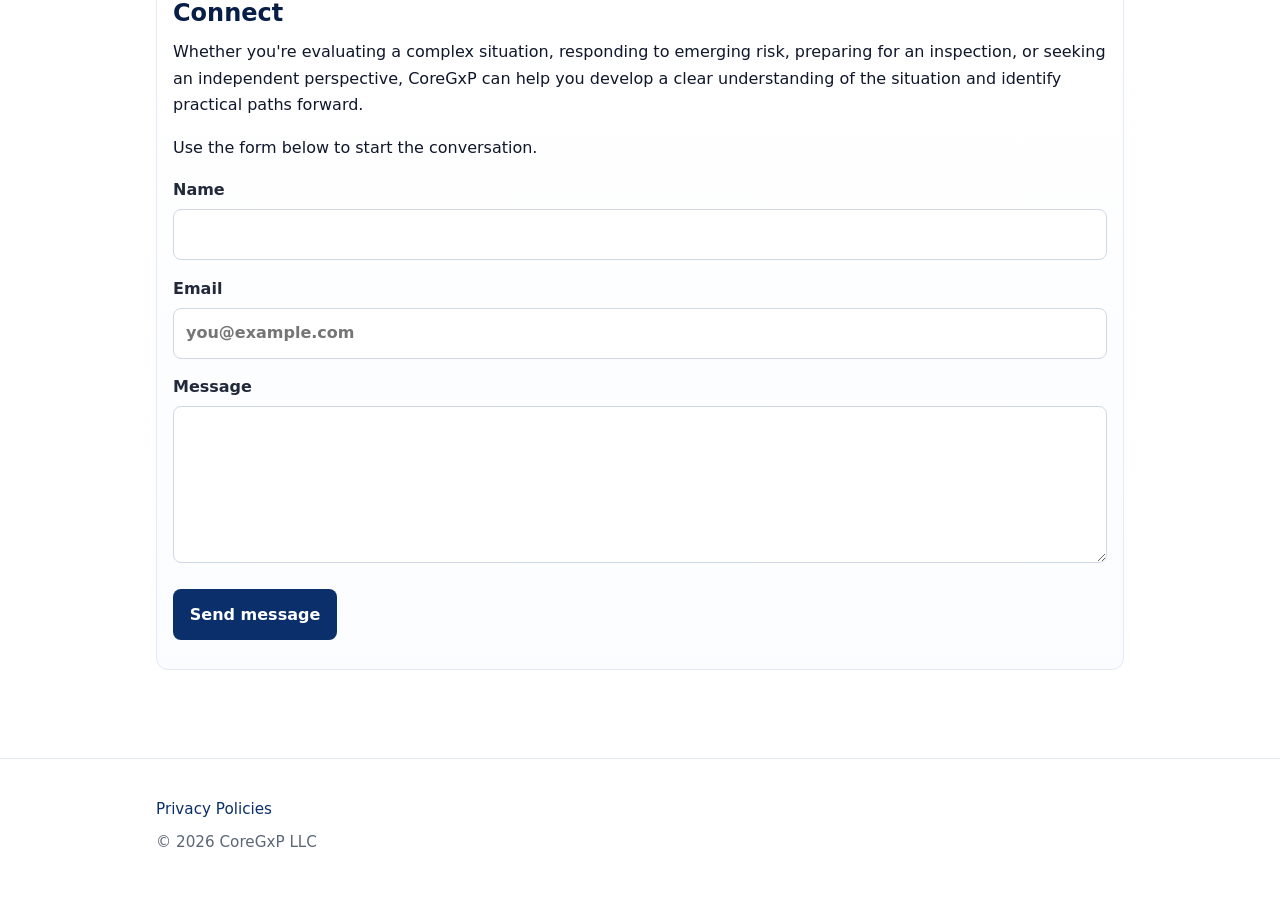
==== commit 4642705a: "Refine messaging and inquiry capture - Improve homepage positioning - Require email for inquiries - " ====
--- a/index.html
+++ b/index.html
@@ -121,7 +121,7 @@
 
 
   <section id="why-me">
-    <h2>Why Organizations Call Me</h2>
+    <h2>Why Organizations Call</h2>
 
     <ul>
       <li>
@@ -219,9 +219,9 @@
     <p>
       Throughout my career, I have often been called upon when situations are
       ambiguous, high-risk, poorly understood, or require alignment across
-      multiple stakeholders.  My role is frequently to help stakeholders
-      establish a shared understanding of the problem, identify practical
-      solutions, and move forward with confidence.
+      multiple stakeholders. My role is frequently to help stakeholders
+      establish a shared understanding of the problem, evaluate risk, identify
+      practical and compliant paths forward, and move forward with confidence.
     </p>
   </section>
 
@@ -247,18 +247,19 @@
       </label>
 
       <label>
-        Email (optional)
+        Email
         <input type="email"
                name="email"
                id="email"
                maxlength="254"
-               placeholder="you@example.com">
+               placeholder="you@example.com"
+               required>
       </label>
 
       <label>
         Message
-        <textarea name="comment"
-                  id="comment"
+        <textarea name="message"
+                  id="message"
                   rows="5"
                   maxlength="2000"
                   required></textarea>
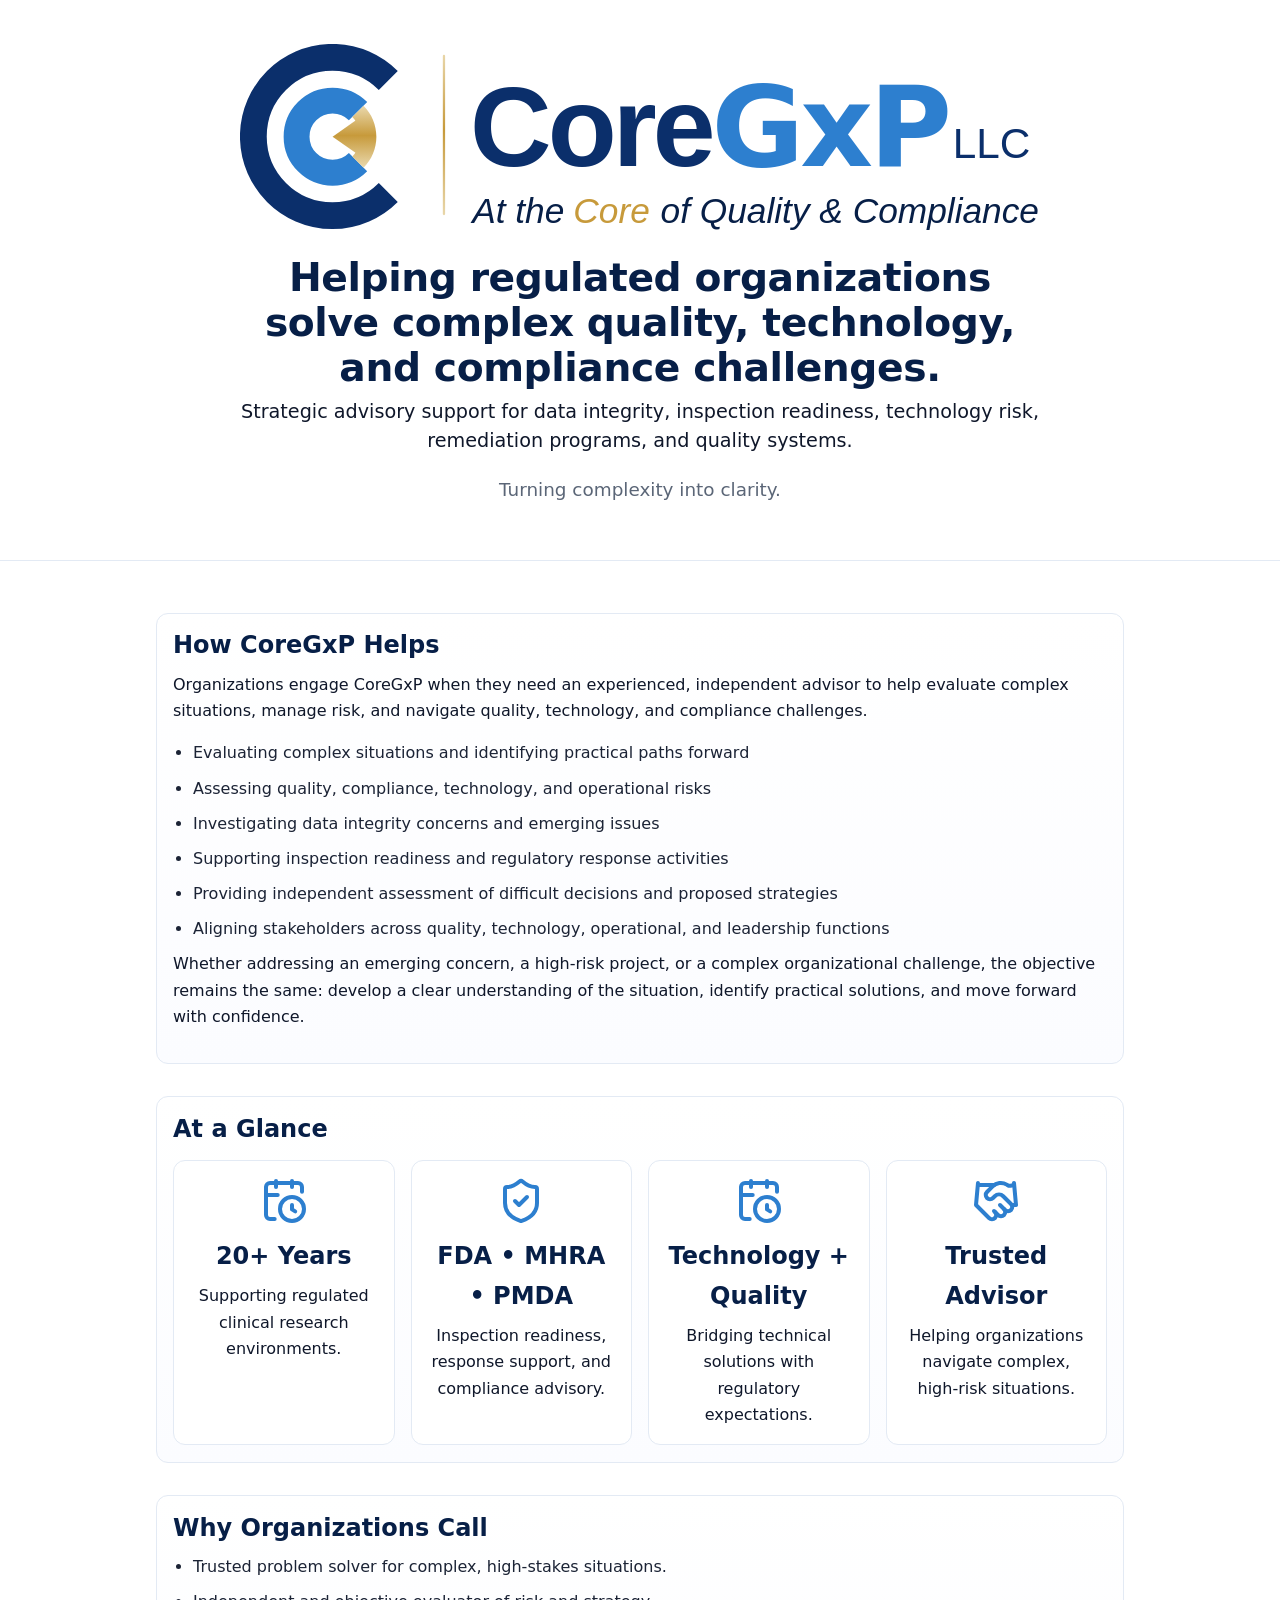
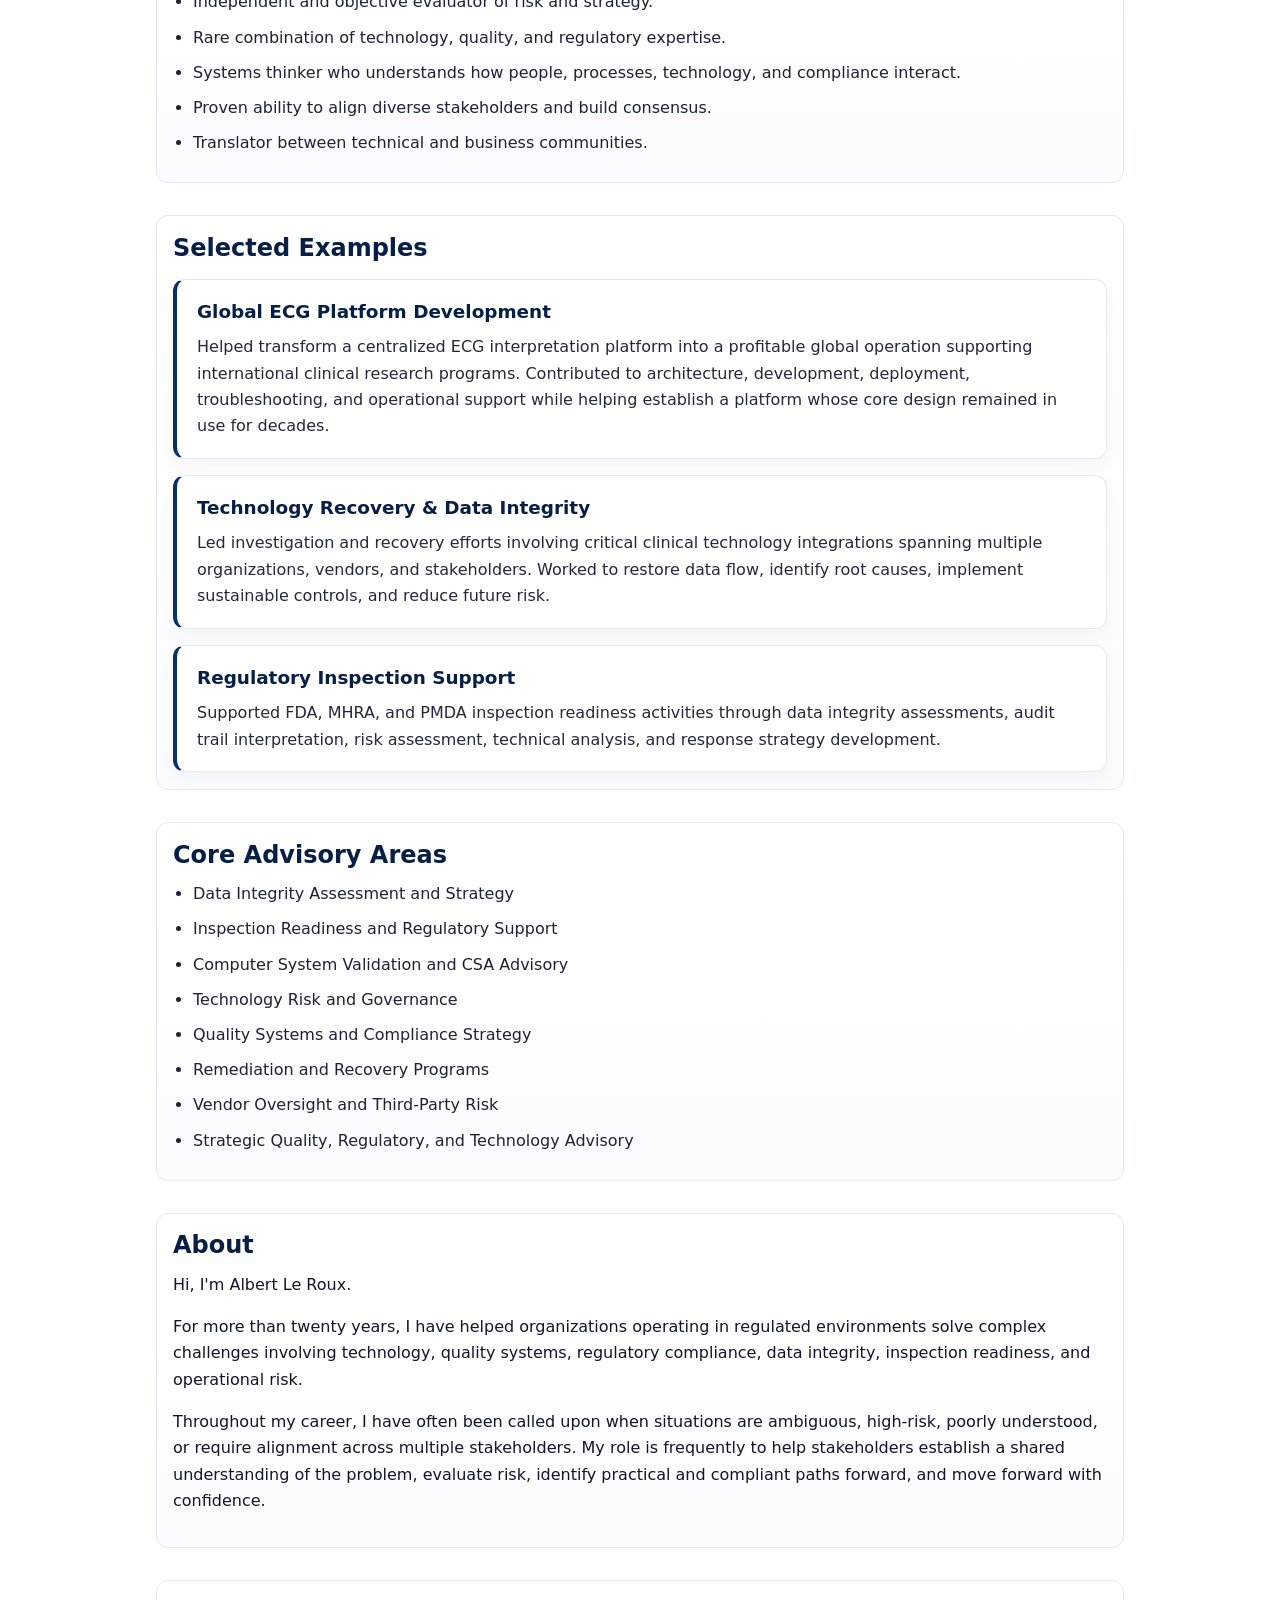
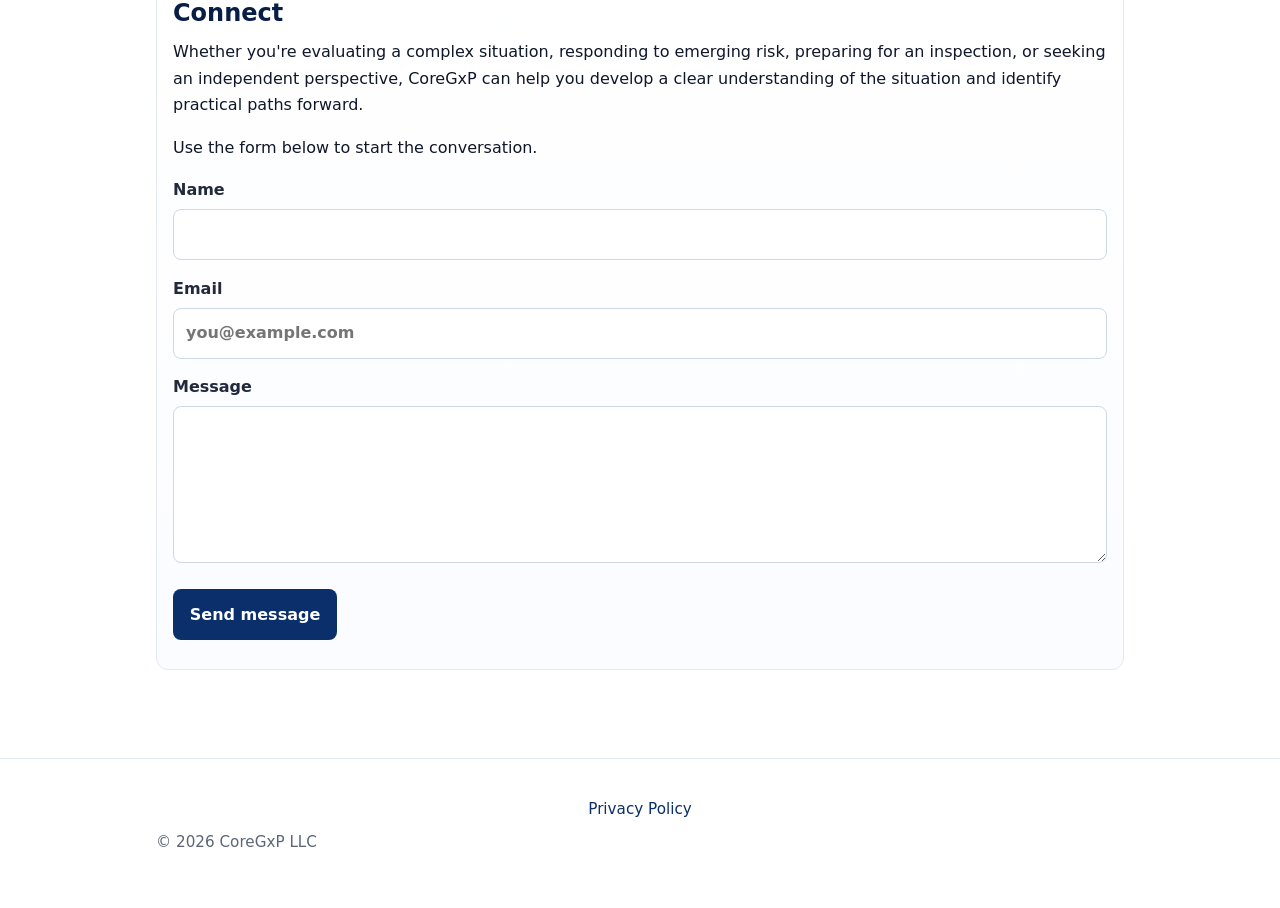
==== commit e2ed7519: "Enhance calendar scheduling page and standardize footer behavior - Reworked footer navigation stylin" ====
--- a/index.html
+++ b/index.html
@@ -286,13 +286,14 @@
   <footer class="site-footer">
     <div class="wrap">
         <nav class="footer-nav">
-            <a href="/privacy/">Privacy Policies</a>
+            <a href="/privacy/">Privacy Policy</a>
         </nav>
 
       <p>&copy; <span id="year"></span> CoreGxP LLC</p>
     </div>
   </footer>
 
+  <script src="/assets/js/site.js"></script>
   <script src="/assets/js/app.js"></script>
 </body>
 </html>
--- a/assets/css/styles.css
+++ b/assets/css/styles.css
@@ -254,6 +254,9 @@
 }
 
 .footer-nav {
+  display: flex;
+  justify-content: center;
+  gap: 1rem;
   margin-bottom: 0.5rem;
 }
 
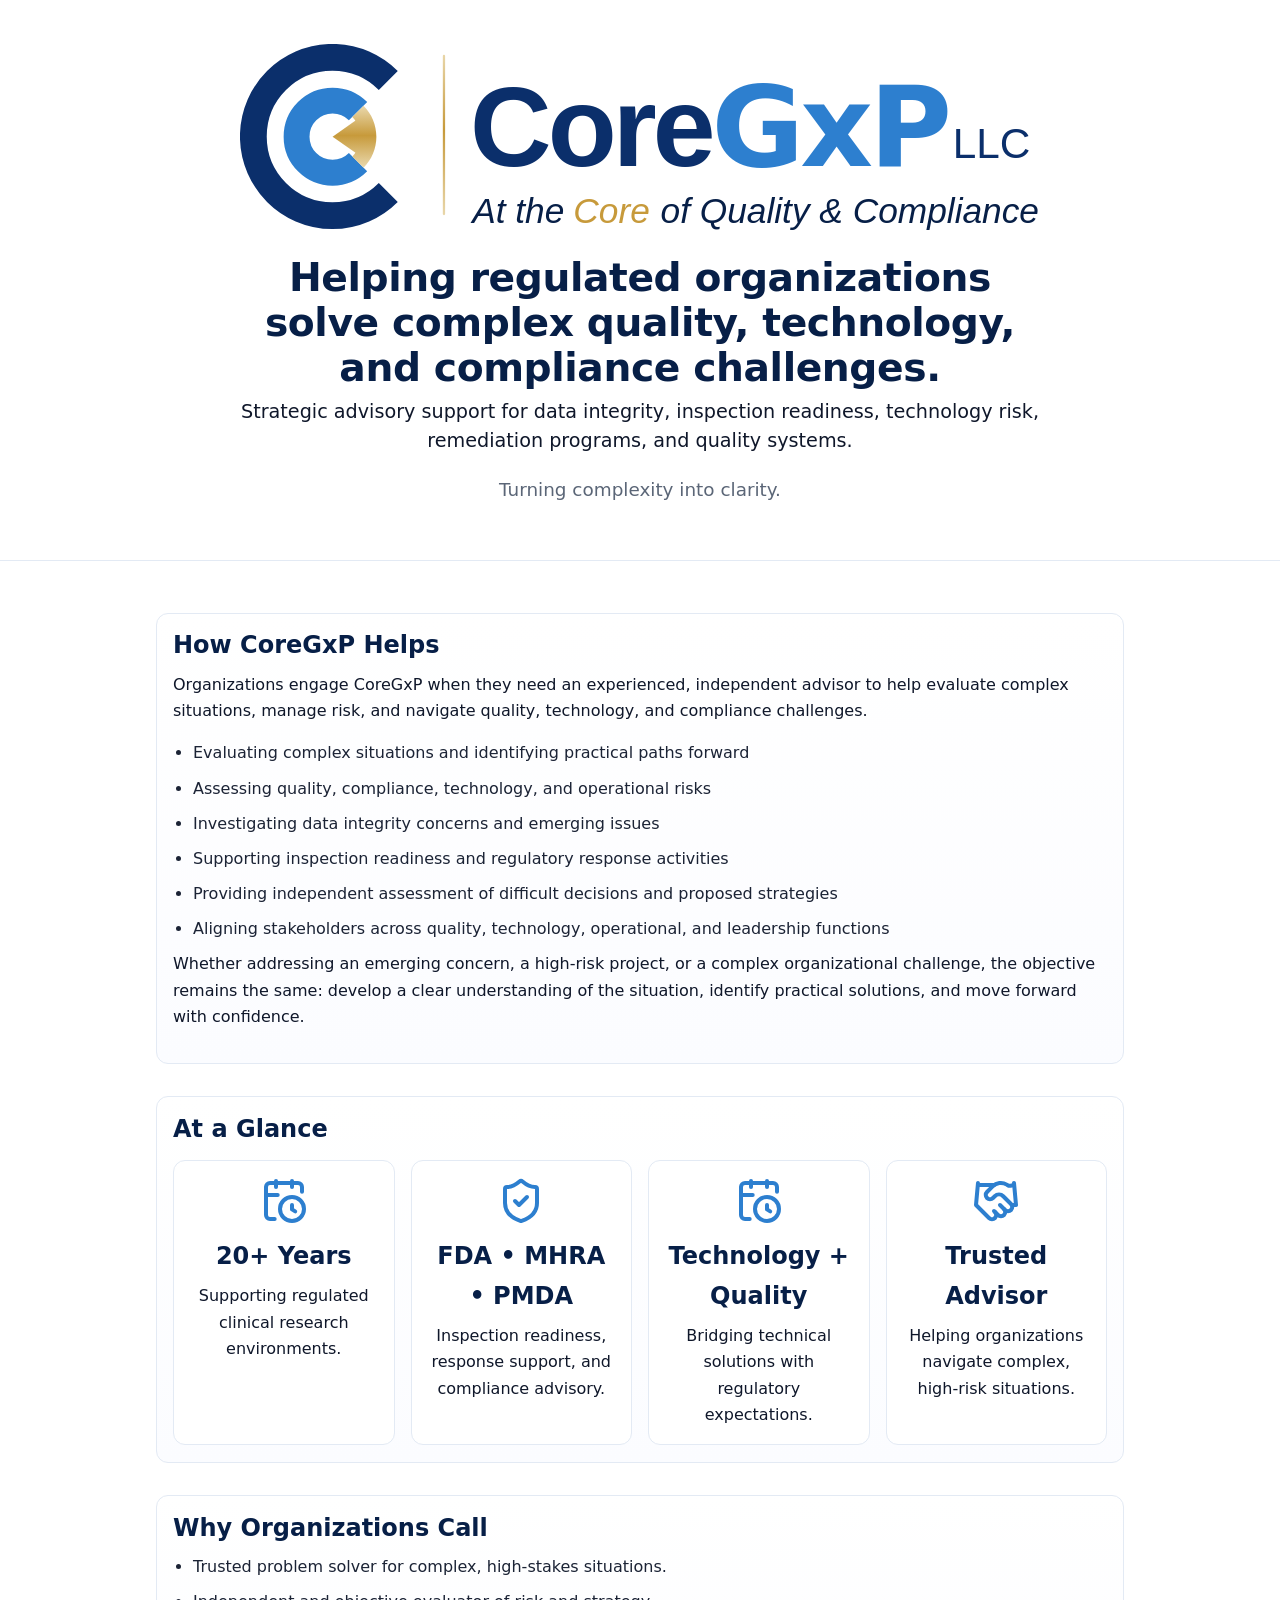
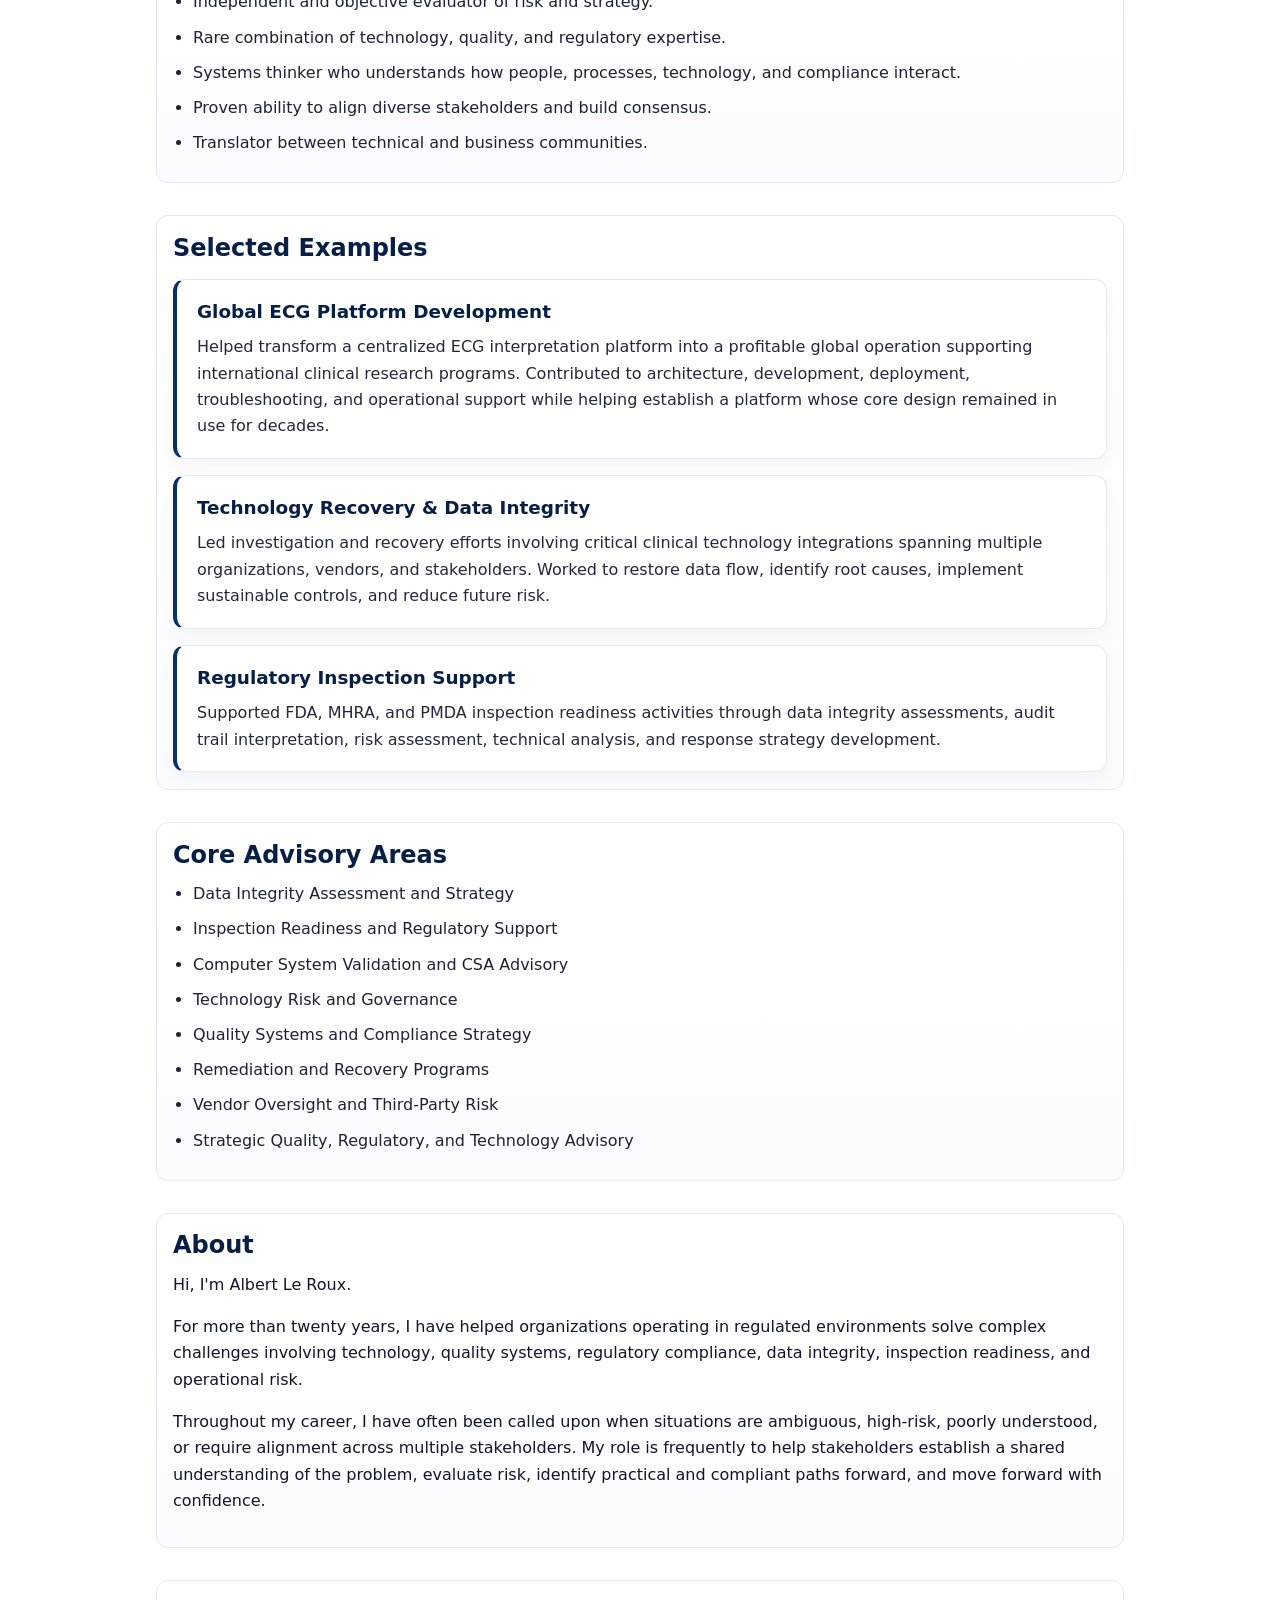
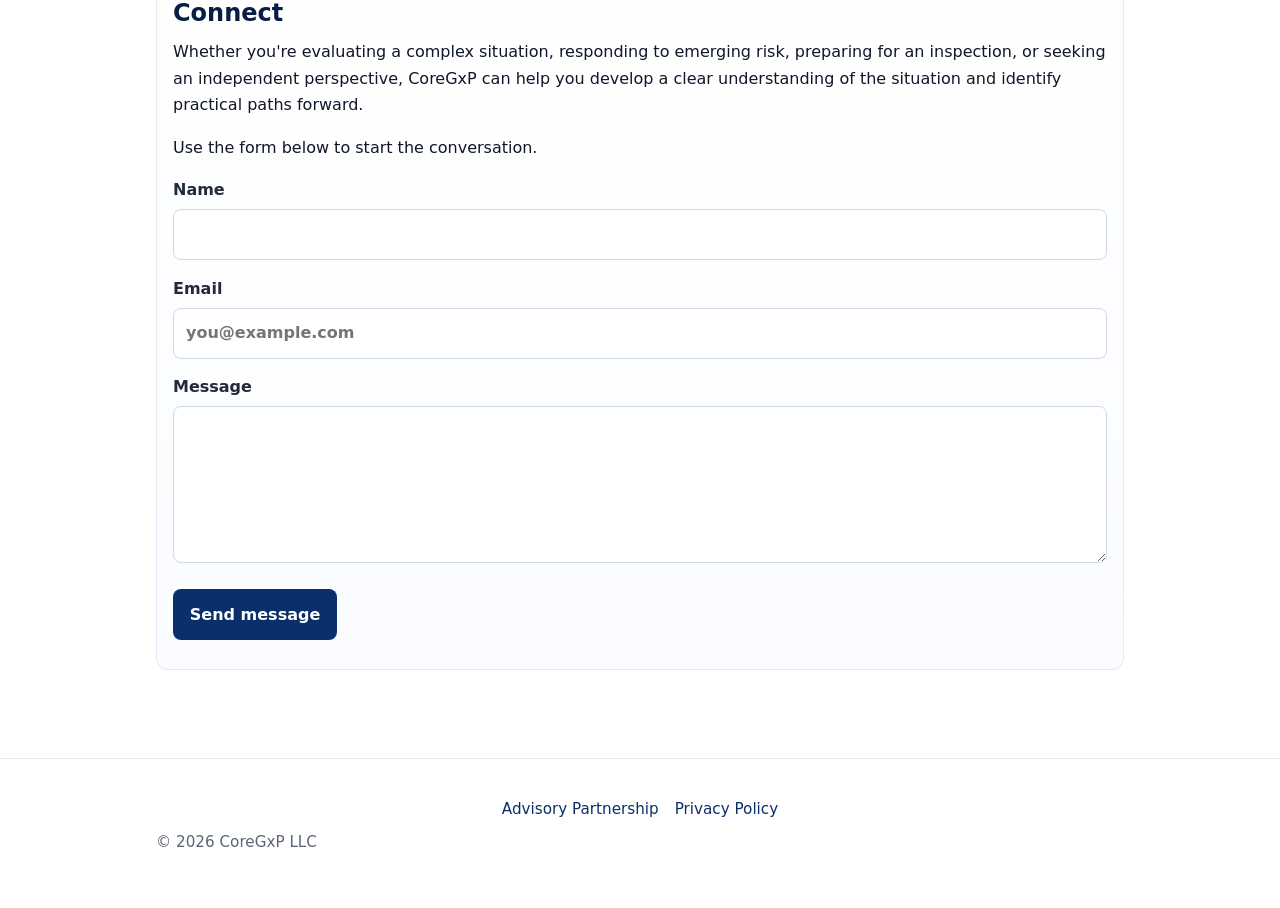
==== commit 010769df: "Add CoreGxP Advisory Partnership page Add dedicated Advisory Partnership service page and update sit" ====
--- a/index.html
+++ b/index.html
@@ -1,299 +1,303 @@
 <!doctype html> 
 <html lang="en">
-<head>
-  <meta charset="utf-8" />
-  <meta name="viewport" content="width=device-width,initial-scale=1" />
-  <title>CoreGxP LLC | Technology, Quality & Regulatory Advisory</title>
-  <meta name="description" 
-        content="CoreGxP LLC helps organizations navigate complex technology, quality,
-regulatory, and operational challenges in regulated environments."/>
-
-  <link rel="icon" href="/assets/img/brand/coregxp-logo-mark-v1-32.png">
-  <link rel="stylesheet" href="/assets/css/styles.css">
-</head>
-
-<body>
-  <header class="site-header">
-  
-    <div class="wrap">
-      
-      <img 
-        class="site-logo"
-        src="/assets/img/brand/coregxp-logo-v1.svg"
-        alt="CoreGxP LLC">
-      <div class="hero-header"> 
-        
-        <h1>
-          Helping regulated organizations solve complex
-          quality, technology, and compliance challenges.
-        </h1>
-
-        <p class="hero-supporting">
-          Strategic advisory support for data integrity,
-          inspection readiness, technology risk,
-          remediation programs, and quality systems.
-        </p>
-
-        <p class="hero-tagline">
-          Turning complexity into clarity.
-        </p>
+  <head>
+    <meta charset="utf-8" />
+    <meta name="viewport" content="width=device-width,initial-scale=1" />
+    <title>CoreGxP LLC | Technology, Quality & Regulatory Advisory</title>
+    <meta name="description" 
+          content="CoreGxP LLC helps organizations navigate complex technology,
+                   quality, regulatory, and operational challenges in regulated
+                   environments."/>
+
+    <link rel="icon" href="/assets/img/brand/coregxp-logo-mark-v1-32.png">
+    <link rel="stylesheet" href="/assets/css/styles.css">
+  </head>
+
+  <body>
+    <header class="site-header">
+
+      <div class="wrap">
+
+        <img 
+           class="site-logo"
+           src="/assets/img/brand/coregxp-logo-v1.svg"
+           alt="CoreGxP LLC">
+        <div class="hero-header"> 
+
+          <h1>
+            Helping regulated organizations solve complex
+            quality, technology, and compliance challenges.
+          </h1>
+
+          <p class="hero-supporting">
+            Strategic advisory support for data integrity,
+            inspection readiness, technology risk,
+            remediation programs, and quality systems.
+          </p>
+
+          <p class="hero-tagline">
+            Turning complexity into clarity.
+          </p>
+        </div>
       </div>
-    </div>
-  </header>
-
-<main class="wrap">
-
- 
-  <section id="how-coregxp-helps">
-    <h2>How CoreGxP Helps</h2>
-
-    <p>
-       Organizations engage CoreGxP when they need an experienced, independent
-       advisor to help evaluate complex situations, manage risk, and navigate
-       quality, technology, and compliance challenges.
-    </p>
-
-    <ul>
-      <li>Evaluating complex situations and identifying practical paths forward</li>
-      <li>Assessing quality, compliance, technology, and operational risks</li>
-      <li>Investigating data integrity concerns and emerging issues</li>
-      <li>Supporting inspection readiness and regulatory response activities</li>
-      <li>Providing independent assessment of difficult decisions and proposed strategies</li>
-      <li>Aligning stakeholders across quality, technology, operational, and leadership functions</li>
-    </ul>
-
-    <p>
-      Whether addressing an emerging concern, a high-risk project, or a complex
-      organizational challenge, the objective remains the same: develop a clear
-      understanding of the situation, identify practical solutions, and move
-      forward with confidence.
-    </p>
-  </section>
-
-
-  <section id="highlights">
-    <h2>At a Glance</h2>
-
-    <div class="highlights-grid">
-
-      <div class="highlight-card">
-        <img 
-          class="card-icon"
-          src="/assets/img/icons/calendar-clock.svg" 
-          alt=""
-          aria-hidden="true">
-        <strong>20+ Years</strong>
-        Supporting regulated clinical research environments.
+    </header>
+
+    <main class="wrap">
+
+
+      <section id="how-coregxp-helps">
+        <h2>How CoreGxP Helps</h2>
+
+        <p>
+          Organizations engage CoreGxP when they need an experienced,
+          independent advisor to help evaluate complex situations, manage risk,
+          and navigate quality, technology, and compliance challenges.
+        </p>
+
+        <ul>
+          <li>Evaluating complex situations and identifying practical paths forward</li>
+          <li>Assessing quality, compliance, technology, and operational risks</li>
+          <li>Investigating data integrity concerns and emerging issues</li>
+          <li>Supporting inspection readiness and regulatory response activities</li>
+          <li>Providing independent assessment of difficult decisions and proposed strategies</li>
+          <li>Aligning stakeholders across quality, technology, operational, and leadership functions</li>
+        </ul>
+
+        <p>
+          Whether addressing an emerging concern, a high-risk project, or a
+          complex organizational challenge, the objective remains the same:
+          develop a clear understanding of the situation, identify practical
+          solutions, and move forward with confidence.
+        </p>
+      </section>
+
+
+      <section id="highlights">
+        <h2>At a Glance</h2>
+
+        <div class="highlights-grid">
+
+          <div class="highlight-card">
+            <img 
+               class="card-icon"
+               src="/assets/img/icons/calendar-clock.svg" 
+               alt=""
+               aria-hidden="true">
+            <strong>20+ Years</strong>
+            Supporting regulated clinical research environments.
+          </div>
+
+          <div class="highlight-card">
+            <img 
+               class="card-icon"
+               src="/assets/img/icons/shield-check.svg" 
+               alt=""
+               aria-hidden="true">
+            <strong>FDA • MHRA • PMDA</strong>
+            Inspection readiness, response support, and compliance advisory.
+          </div>
+
+          <div class="highlight-card">
+            <img 
+               class="card-icon"
+               src="/assets/img/icons/calendar-clock.svg" 
+               alt=""
+               aria-hidden="true">
+            <strong>Technology + Quality</strong>
+            Bridging technical solutions with regulatory expectations.
+          </div>
+
+          <div class="highlight-card">
+            <img 
+               class="card-icon"
+               src="/assets/img/icons/handshake.svg" 
+               alt=""
+               aria-hidden="true">
+            <strong>Trusted Advisor</strong>
+            Helping organizations navigate complex, high-risk situations.
+          </div>
+
+        </div>
+      </section>
+
+
+      <section id="why-me">
+        <h2>Why Organizations Call</h2>
+
+        <ul>
+          <li>
+            Trusted problem solver for complex, high-stakes situations.
+          </li>
+          <li>
+            Independent and objective evaluator of risk and strategy.
+          </li>
+          <li>
+            Rare combination of technology, quality, and regulatory expertise.
+          </li>
+          <li>
+            Systems thinker who understands how people, processes,
+            technology, and compliance interact.
+          </li>
+          <li>
+            Proven ability to align diverse stakeholders and build
+            consensus.
+          </li>
+          <li>
+            Translator between technical and business communities.
+          </li>
+        </ul>
+      </section>
+
+
+      <section id="examples">
+        <h2>Selected Examples</h2>
+
+        <div class="example-card">
+          <h3>Global ECG Platform Development</h3>
+
+          <p>
+            Helped transform a centralized ECG interpretation platform into a
+            profitable global operation supporting international clinical
+            research programs. Contributed to architecture, development,
+            deployment, troubleshooting, and operational support while helping
+            establish a platform whose core design remained in use for decades.
+          </p>
+        </div>
+
+        <div class="example-card">
+          <h3>Technology Recovery & Data Integrity</h3>
+
+          <p>
+            Led investigation and recovery efforts involving critical clinical
+            technology integrations spanning multiple organizations, vendors,
+            and stakeholders. Worked to restore data flow, identify root causes,
+            implement sustainable controls, and reduce future risk.
+          </p>
+        </div>
+
+        <div class="example-card">
+          <h3>Regulatory Inspection Support</h3>
+
+          <p>
+            Supported FDA, MHRA, and PMDA inspection readiness activities
+            through data integrity assessments, audit trail interpretation, risk
+            assessment, technical analysis, and response strategy development.
+          </p>
+        </div>
+      </section>  
+
+
+      <section id="advisory">
+        <h2>Core Advisory Areas</h2>
+
+        <ul>
+          <li>Data Integrity Assessment and Strategy</li>
+          <li>Inspection Readiness and Regulatory Support</li>
+          <li>Computer System Validation and CSA Advisory</li>
+          <li>Technology Risk and Governance</li>
+          <li>Quality Systems and Compliance Strategy</li>
+          <li>Remediation and Recovery Programs</li>
+          <li>Vendor Oversight and Third-Party Risk</li>
+          <li>Strategic Quality, Regulatory, and Technology Advisory</li>
+        </ul>
+      </section>
+
+
+      <section id="about">
+        <h2>About</h2>
+
+        <p>
+          Hi, I'm Albert Le Roux.
+        </p>
+
+        <p>
+          For more than twenty years, I have helped organizations operating in
+          regulated environments solve complex challenges involving technology,
+          quality systems, regulatory compliance, data integrity, inspection
+          readiness, and operational risk.
+        </p>
+
+        <p>
+          Throughout my career, I have often been called upon when situations
+          are ambiguous, high-risk, poorly understood, or require alignment
+          across multiple stakeholders. My role is frequently to help
+          stakeholders establish a shared understanding of the problem, evaluate
+          risk, identify practical and compliant paths forward, and move forward
+          with confidence.
+        </p>
+      </section>
+
+      <section id="contact">
+        <h2>Connect</h2>
+        <p>
+          Whether you're evaluating a complex situation, responding to emerging
+          risk, preparing for an inspection, or seeking an independent
+          perspective, CoreGxP can help you develop a clear understanding of the
+          situation and identify practical paths forward.  
+        </p>
+
+        <p>
+          Use the form below to start the conversation.
+        </p>
+        <form id="contactForm" action="/submit" method="post">
+          <label>
+            Name
+            <input type="text"
+                   name="name"
+                   id="name"
+                   maxlength="100"
+                   required>
+          </label>
+
+          <label>
+            Email
+            <input type="email"
+                   name="email"
+                   id="email"
+                   maxlength="254"
+                   placeholder="you@example.com"
+                   required>
+          </label>
+
+          <label>
+            Message
+            <textarea name="message"
+                      id="message"
+                      rows="5"
+                      maxlength="2000"
+                      required></textarea>
+          </label>
+
+          <label class="visually-hidden">
+            Leave this blank
+            <input type="text"
+                   name="hp"
+                   id="hp"
+                   tabindex="-1"
+                   autocomplete="off">
+          </label>
+
+          <button type="submit">Send message</button>
+          <div id="formStatus" role="status" aria-live="polite"></div>
+        </form>
+      </section>
+
+    </main>
+
+
+
+    <footer class="site-footer">
+      <div class="wrap">
+        <nav class="footer-nav">
+          <a href="/advisory/">Advisory Partnership</a>
+          <a href="/privacy/">Privacy Policy</a>
+        </nav>
+
+        <p>&copy; <span id="year"></span> CoreGxP LLC</p>
       </div>
-
-      <div class="highlight-card">
-        <img 
-          class="card-icon"
-          src="/assets/img/icons/shield-check.svg" 
-          alt=""
-          aria-hidden="true">
-        <strong>FDA • MHRA • PMDA</strong>
-        Inspection readiness, response support, and compliance advisory.
-      </div>
-
-      <div class="highlight-card">
-        <img 
-          class="card-icon"
-          src="/assets/img/icons/calendar-clock.svg" 
-          alt=""
-          aria-hidden="true">
-        <strong>Technology + Quality</strong>
-        Bridging technical solutions with regulatory expectations.
-      </div>
-
-      <div class="highlight-card">
-        <img 
-          class="card-icon"
-          src="/assets/img/icons/handshake.svg" 
-          alt=""
-          aria-hidden="true">
-        <strong>Trusted Advisor</strong>
-        Helping organizations navigate complex, high-risk situations.
-      </div>
-
-    </div>
-  </section>
-
-
-  <section id="why-me">
-    <h2>Why Organizations Call</h2>
-
-    <ul>
-      <li>
-        Trusted problem solver for complex, high-stakes situations.
-      </li>
-      <li>
-        Independent and objective evaluator of risk and strategy.
-      </li>
-      <li>
-        Rare combination of technology, quality, and regulatory expertise.
-      </li>
-      <li>
-        Systems thinker who understands how people, processes,
-        technology, and compliance interact.
-      </li>
-      <li>
-        Proven ability to align diverse stakeholders and build
-        consensus.
-      </li>
-      <li>
-        Translator between technical and business communities.
-      </li>
-    </ul>
-  </section>
-
-
-  <section id="examples">
-    <h2>Selected Examples</h2>
-
-    <div class="example-card">
-      <h3>Global ECG Platform Development</h3>
-
-      <p>
-        Helped transform a centralized ECG interpretation platform into a
-        profitable global operation supporting international clinical research
-        programs. Contributed to architecture, development, deployment,
-        troubleshooting, and operational support while helping establish a
-        platform whose core design remained in use for decades.
-      </p>
-    </div>
-
-    <div class="example-card">
-      <h3>Technology Recovery & Data Integrity</h3>
-
-      <p>
-        Led investigation and recovery efforts involving critical clinical
-        technology integrations spanning multiple organizations, vendors, and
-        stakeholders. Worked to restore data flow, identify root causes,
-        implement sustainable controls, and reduce future risk.
-      </p>
-    </div>
-
-    <div class="example-card">
-      <h3>Regulatory Inspection Support</h3>
-
-      <p>
-        Supported FDA, MHRA, and PMDA inspection readiness activities through
-        data integrity assessments, audit trail interpretation, risk assessment,
-        technical analysis, and response strategy development.
-      </p>
-    </div>
-  </section>  
-  
-
-    <section id="advisory">
-    <h2>Core Advisory Areas</h2>
-
-    <ul>
-      <li>Data Integrity Assessment and Strategy</li>
-      <li>Inspection Readiness and Regulatory Support</li>
-      <li>Computer System Validation and CSA Advisory</li>
-      <li>Technology Risk and Governance</li>
-      <li>Quality Systems and Compliance Strategy</li>
-      <li>Remediation and Recovery Programs</li>
-      <li>Vendor Oversight and Third-Party Risk</li>
-      <li>Strategic Quality, Regulatory, and Technology Advisory</li>
-    </ul>
-  </section>
-
-
-  <section id="about">
-    <h2>About</h2>
-
-    <p>
-      Hi, I'm Albert Le Roux.
-    </p>
-
-    <p>
-      For more than twenty years, I have helped organizations operating in
-      regulated environments solve complex challenges involving technology,
-      quality systems, regulatory compliance, data integrity, inspection
-      readiness, and operational risk.
-    </p>
-
-    <p>
-      Throughout my career, I have often been called upon when situations are
-      ambiguous, high-risk, poorly understood, or require alignment across
-      multiple stakeholders. My role is frequently to help stakeholders
-      establish a shared understanding of the problem, evaluate risk, identify
-      practical and compliant paths forward, and move forward with confidence.
-    </p>
-  </section>
-
-  <section id="contact">
-    <h2>Connect</h2>
-    <p>Whether you're evaluating a complex situation, responding to emerging
-    risk, preparing for an inspection, or seeking an independent perspective,
-    CoreGxP can help you develop a clear understanding of the situation and
-    identify practical paths forward.  
-    </p>
-
-    <p>
-    Use the form below to start the conversation.
-    </p>
-    <form id="contactForm" action="/submit" method="post">
-      <label>
-        Name
-        <input type="text"
-               name="name"
-               id="name"
-               maxlength="100"
-               required>
-      </label>
-
-      <label>
-        Email
-        <input type="email"
-               name="email"
-               id="email"
-               maxlength="254"
-               placeholder="you@example.com"
-               required>
-      </label>
-
-      <label>
-        Message
-        <textarea name="message"
-                  id="message"
-                  rows="5"
-                  maxlength="2000"
-                  required></textarea>
-      </label>
-
-      <label class="visually-hidden">
-        Leave this blank
-        <input type="text"
-               name="hp"
-               id="hp"
-               tabindex="-1"
-               autocomplete="off">
-      </label>
-
-      <button type="submit">Send message</button>
-      <div id="formStatus" role="status" aria-live="polite"></div>
-    </form>
-  </section>
-
-</main>
-
-
-
-  <footer class="site-footer">
-    <div class="wrap">
-        <nav class="footer-nav">
-            <a href="/privacy/">Privacy Policy</a>
-        </nav>
-
-      <p>&copy; <span id="year"></span> CoreGxP LLC</p>
-    </div>
-  </footer>
-
-  <script src="/assets/js/site.js"></script>
-  <script src="/assets/js/app.js"></script>
-</body>
+    </footer>
+
+    <script src="/assets/js/site.js"></script>
+    <script src="/assets/js/app.js"></script>
+  </body>
 </html>
--- a/assets/css/styles.css
+++ b/assets/css/styles.css
@@ -29,6 +29,7 @@
 
   font-family: system-ui, -apple-system, "Segoe UI", Roboto, Helvetica, Arial, sans-serif;
 }
+
 
 /* Base */
 * {
@@ -49,6 +50,7 @@
   text-rendering: optimizeLegibility;
 }
 
+
 /* Layout */
 .wrap {
   max-width: var(--max);
@@ -68,6 +70,7 @@
   border: 1px solid var(--border);
   border-radius: var(--radius);
 }
+
 
 /* Header */
 .site-header {
@@ -89,6 +92,7 @@
   /* border: 2px solid red; Border used during debugging*/
 }
 
+
 /* Hero Section */
 .hero-header {
   max-width: 800px;
@@ -107,6 +111,7 @@
   font-size: 1.15rem;
   color: var(--muted);
 }
+
 
 /* Typography */
 h1 {
@@ -169,6 +174,7 @@
   margin: 0 auto 0.75rem;
   color: var(--accent);
 }
+
 
 /* Selected Examples / story cards */
 .example-card {
@@ -192,6 +198,7 @@
   margin: 0;
   color: color-mix(in srgb, var(--text) 92%, transparent);
 }
+
 
 /* Forms */
 label {
@@ -244,6 +251,17 @@
   transform: translateY(1px);
 }
 
+
+/* Calendar */
+.calendar-frame {
+  max-width: 1072px;
+  margin: 2rem auto;
+  padding: 0 1.5rem;
+  height: 1800px;
+  box-sizing: border-box;
+}
+
+
 /* Footer */
 .site-footer {
   border-top: 1px solid var(--footer-border);
@@ -261,7 +279,7 @@
 }
 
 .footer-nav a {
-  color: var(--accent);
+  color: var(--accent); 
   text-decoration: none;
 }
 
